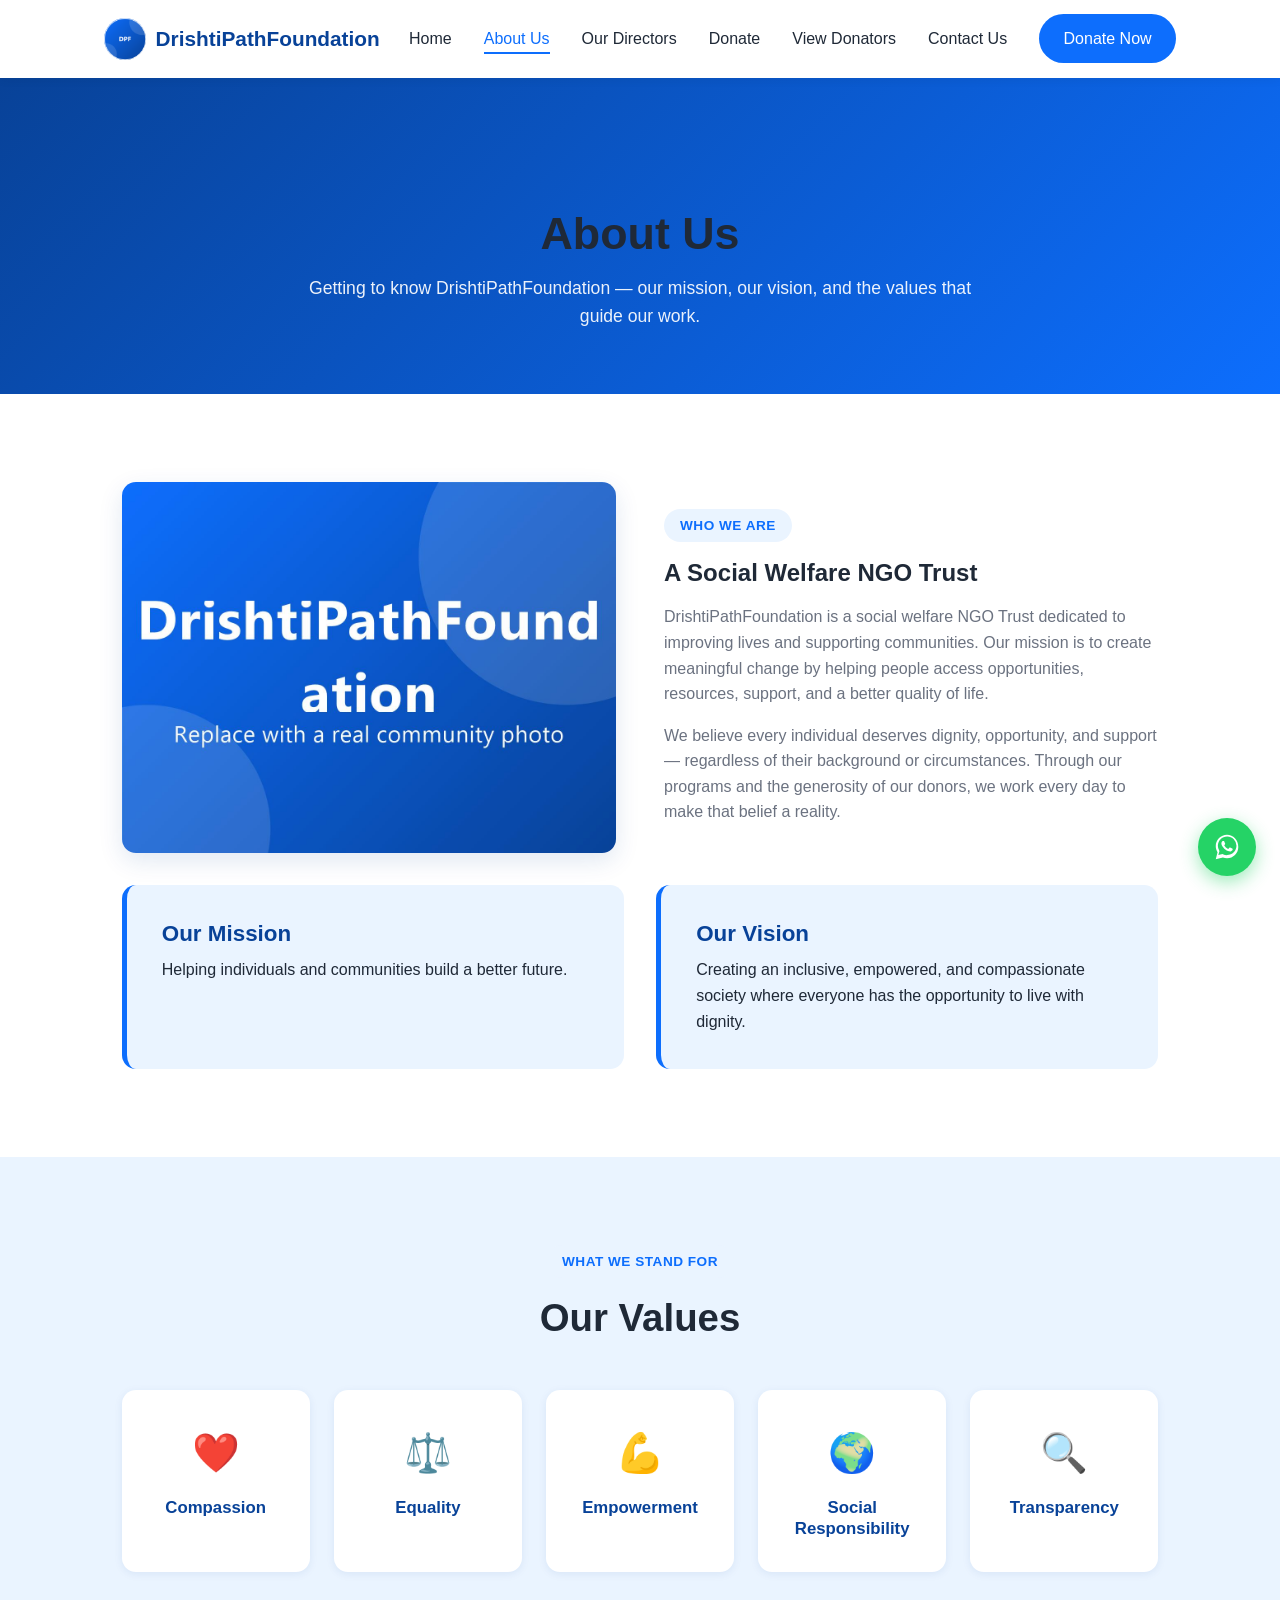
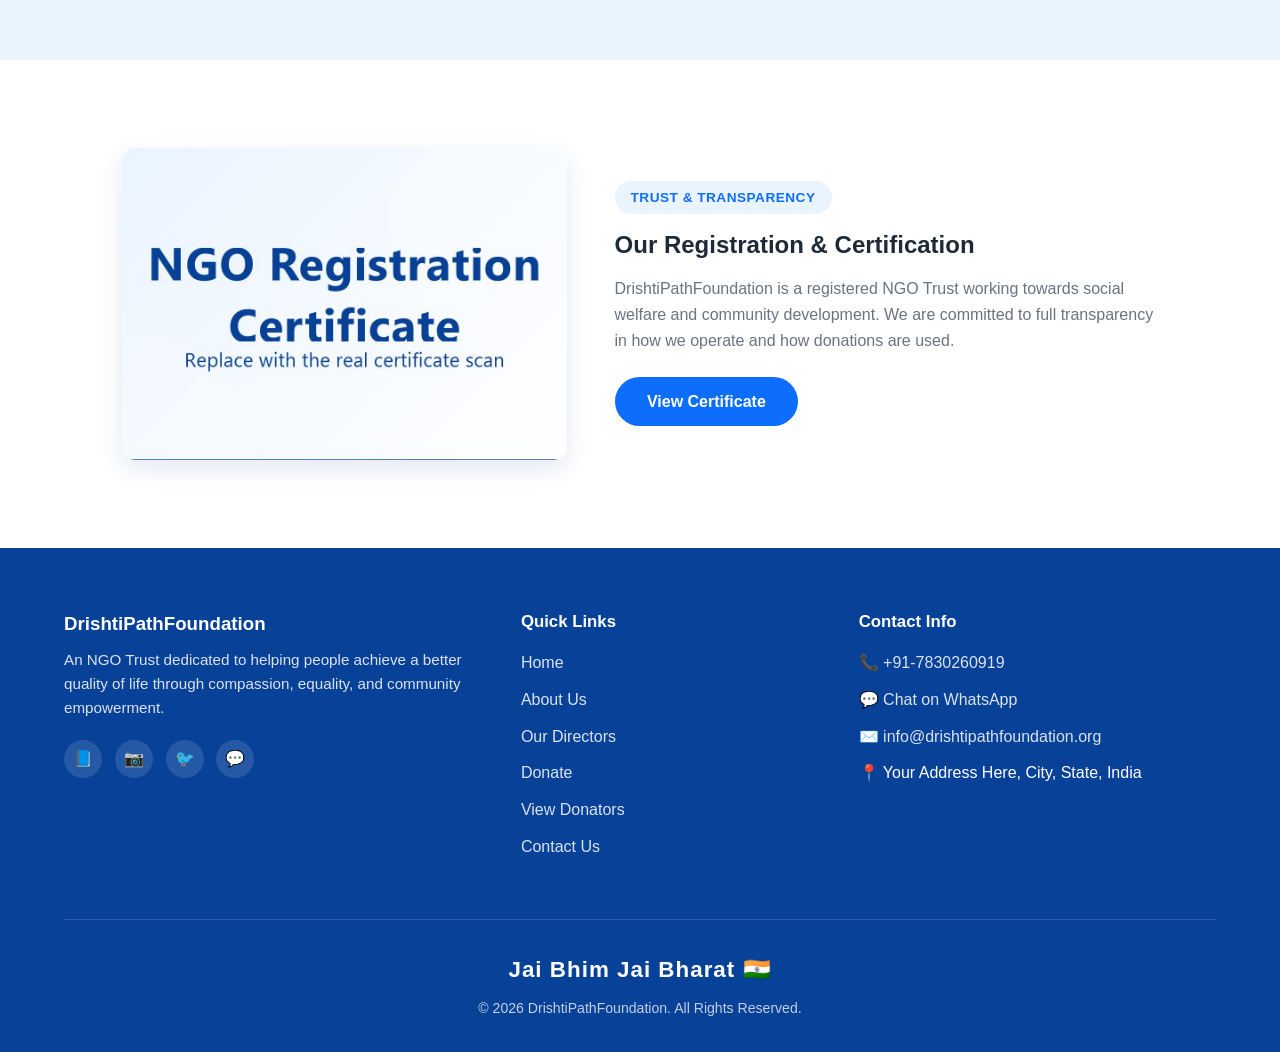
==== about.html @ 02a355e7 "First Version of DrishtiPATHFoundation" ====
<!DOCTYPE html>
<html lang="en">
<head>
<meta charset="UTF-8">
<meta name="viewport" content="width=device-width, initial-scale=1.0">
<title>About Us | DrishtiPathFoundation</title>
<meta name="description" content="Learn about DrishtiPathFoundation's mission, vision, values, and registration as an NGO Trust.">
<link rel="stylesheet" href="css/style.css">
</head>
<body>

<!-- ===================== HEADER / NAVIGATION ===================== -->
<header class="site-header" id="siteHeader">
  <nav class="navbar">
    <a href="index.html" class="nav-logo">
      <img src="images/logo-placeholder.png" alt="DrishtiPathFoundation Logo">
      DrishtiPathFoundation
    </a>
    <ul class="nav-links" id="navLinks">
      <li><a href="index.html">Home</a></li>
      <li><a href="about.html" class="active">About Us</a></li>
      <li><a href="directors.html">Our Directors</a></li>
      <li><a href="donate.html">Donate</a></li>
      <li><a href="donors.html">View Donators</a></li>
      <li><a href="contact.html">Contact Us</a></li>
      <li><a href="donate.html" class="btn btn-primary">Donate Now</a></li>
    </ul>
    <div class="hamburger" id="hamburger" aria-label="Toggle navigation menu">
      <span></span><span></span><span></span>
    </div>
  </nav>
</header>

<!-- ===================== PAGE HERO ===================== -->
<section class="page-hero">
  <h1>About Us</h1>
  <p>Getting to know DrishtiPathFoundation — our mission, our vision, and the values that guide our work.</p>
</section>

<!-- ===================== ABOUT INTRO ===================== -->
<section class="section">
  <div class="container">
    <div class="about-intro">
      <img src="images/hero-placeholder.jpg" alt="DrishtiPathFoundation community work">
      <div>
        <span class="section-tag">Who We Are</span>
        <h2 style="margin-bottom:1rem;">A Social Welfare NGO Trust</h2>
        <p style="color:var(--gray-text); margin-bottom:1rem;">DrishtiPathFoundation is a social welfare NGO Trust dedicated to improving lives and supporting communities. Our mission is to create meaningful change by helping people access opportunities, resources, support, and a better quality of life.</p>
        <p style="color:var(--gray-text);">We believe every individual deserves dignity, opportunity, and support — regardless of their background or circumstances. Through our programs and the generosity of our donors, we work every day to make that belief a reality.</p>
      </div>
    </div>

    <!-- Mission & Vision -->
    <div class="mv-grid">
      <div class="mv-card">
        <h3>Our Mission</h3>
        <p>Helping individuals and communities build a better future.</p>
      </div>
      <div class="mv-card">
        <h3>Our Vision</h3>
        <p>Creating an inclusive, empowered, and compassionate society where everyone has the opportunity to live with dignity.</p>
      </div>
    </div>
  </div>
</section>

<!-- ===================== OUR VALUES ===================== -->
<section class="section section-alt">
  <div class="container">
    <div class="section-header">
      <span class="section-tag">What We Stand For</span>
      <h2>Our Values</h2>
    </div>
    <div class="values-grid">
      <div class="value-card">
        <div class="value-icon">❤️</div>
        <h4>Compassion</h4>
      </div>
      <div class="value-card">
        <div class="value-icon">⚖️</div>
        <h4>Equality</h4>
      </div>
      <div class="value-card">
        <div class="value-icon">💪</div>
        <h4>Empowerment</h4>
      </div>
      <div class="value-card">
        <div class="value-icon">🌍</div>
        <h4>Social Responsibility</h4>
      </div>
      <div class="value-card">
        <div class="value-icon">🔍</div>
        <h4>Transparency</h4>
      </div>
    </div>
  </div>
</section>

<!-- ===================== NGO CERTIFICATE ===================== -->
<!-- Replace images/certificate/certificate.jpg with the real registration certificate. -->
<section class="section" id="certificate">
  <div class="container">
    <div class="certificate-grid">
      <div class="certificate-img-wrap" id="certificateTrigger">
        <img src="images/certificate/certificate.jpg" alt="DrishtiPathFoundation NGO registration certificate">
      </div>
      <div>
        <span class="section-tag">Trust &amp; Transparency</span>
        <h2 style="margin-bottom:1rem;">Our Registration &amp; Certification</h2>
        <p style="color:var(--gray-text); margin-bottom:1.5rem;">DrishtiPathFoundation is a registered NGO Trust working towards social welfare and community development. We are committed to full transparency in how we operate and how donations are used.</p>
        <button class="btn btn-primary" id="certificateBtnTrigger" onclick="document.getElementById('certificateTrigger').click()">View Certificate</button>
      </div>
    </div>
  </div>
</section>

<!-- Certificate Modal / Lightbox -->
<div class="modal-overlay" id="certificateModal">
  <div class="modal-box">
    <button class="modal-close" aria-label="Close">&times;</button>
    <img src="images/certificate/certificate.jpg" alt="DrishtiPathFoundation NGO registration certificate — enlarged view">
  </div>
</div>

<!-- ===================== FOOTER ===================== -->
<footer class="site-footer">
  <div class="footer-grid">
    <div class="footer-brand">
      <h3>DrishtiPathFoundation</h3>
      <p>An NGO Trust dedicated to helping people achieve a better quality of life through compassion, equality, and community empowerment.</p>
      <div class="footer-social">
        <a href="#" aria-label="Facebook">📘</a>
        <a href="#" aria-label="Instagram">📷</a>
        <a href="#" aria-label="Twitter">🐦</a>
        <a href="https://wa.me/917830260919" target="_blank" rel="noopener" aria-label="WhatsApp">💬</a>
      </div>
    </div>
    <div class="footer-col">
      <h4>Quick Links</h4>
      <ul>
        <li><a href="index.html">Home</a></li>
        <li><a href="about.html">About Us</a></li>
        <li><a href="directors.html">Our Directors</a></li>
        <li><a href="donate.html">Donate</a></li>
        <li><a href="donors.html">View Donators</a></li>
        <li><a href="contact.html">Contact Us</a></li>
      </ul>
    </div>
    <div class="footer-col">
      <h4>Contact Info</h4>
      <ul>
        <li>📞 <a href="tel:+917830260919">+91-7830260919</a></li>
        <li>💬 <a href="https://wa.me/917830260919" target="_blank" rel="noopener">Chat on WhatsApp</a></li>
        <li>✉️ <a href="mailto:info@drishtipathfoundation.org">info@drishtipathfoundation.org</a></li>
        <li>📍 Your Address Here, City, State, India</li>
      </ul>
    </div>
  </div>
  <div class="footer-bottom">
    <div class="jai-bhim">Jai Bhim Jai Bharat 🇮🇳</div>
    <p class="footer-copy">© 2026 DrishtiPathFoundation. All Rights Reserved.</p>
  </div>
</footer>

<!-- ===================== FLOATING BUTTONS ===================== -->
<a href="https://wa.me/917830260919" target="_blank" rel="noopener" class="whatsapp-float" aria-label="Chat on WhatsApp">
  <svg viewBox="0 0 32 32"><path d="M16.02 3C9.4 3 4 8.4 4 15.02c0 2.4.7 4.63 1.9 6.5L4 29l7.66-1.85a11.9 11.9 0 0 0 4.36.82h.01c6.62 0 12.02-5.4 12.02-12.02C28.05 8.4 22.65 3 16.02 3zm0 21.9c-1.55 0-3.06-.4-4.4-1.16l-.31-.18-4.55 1.1 1.22-4.44-.2-.32a9.87 9.87 0 0 1-1.52-5.28c0-5.47 4.45-9.92 9.93-9.92 2.65 0 5.14 1.03 7.01 2.9a9.86 9.86 0 0 1 2.9 7.02c0 5.47-4.45 9.92-9.93 9.92zm5.44-7.43c-.3-.15-1.76-.87-2.03-.97-.27-.1-.47-.15-.67.15-.2.3-.77.97-.94 1.17-.17.2-.35.22-.65.07-.3-.15-1.25-.46-2.38-1.47-.88-.78-1.47-1.75-1.65-2.05-.17-.3-.02-.46.13-.6.14-.14.3-.35.45-.52.15-.17.2-.3.3-.5.1-.2.05-.37-.02-.52-.07-.15-.67-1.62-.92-2.22-.24-.58-.49-.5-.67-.5h-.57c-.2 0-.52.07-.79.37-.27.3-1.04 1.02-1.04 2.48s1.07 2.87 1.22 3.07c.15.2 2.1 3.2 5.08 4.49.71.3 1.26.49 1.69.63.71.22 1.36.19 1.87.12.57-.09 1.76-.72 2.01-1.41.25-.7.25-1.3.17-1.42-.07-.13-.27-.2-.57-.35z"/></svg>
</a>
<button class="scroll-top-btn" id="scrollTopBtn" aria-label="Scroll to top">&uarr;</button>

<script src="js/script.js"></script>
</body>
</html>
---- css/style.css ----
/* =========================================================
   DrishtiPathFoundation — Stylesheet
   Organized sections:
   1. CSS Variables / Reset
   2. Base & Typography
   3. Buttons & Utilities
   4. Header / Navigation
   5. Hero Section
   6. Section Titles / Generic Cards
   7. About Page (Mission/Vision/Values)
   8. Focus Areas
   9. Impact Counters
   10. Directors
   11. Top Donors Slideshow
   12. Donate Page
   13. Certificate Section + Modal
   14. Contact Page
   15. Donors Table Page
   16. Footer
   17. Floating Buttons (WhatsApp / Scroll-to-top)
   18. Animations
   19. Responsive Media Queries
   ========================================================= */

/* ---------- 1. CSS Variables / Reset ---------- */
:root {
  --primary-blue: #0D6EFD;
  --dark-blue: #084298;
  --light-blue: #EAF4FF;
  --white: #FFFFFF;
  --dark-text: #1F2937;
  --gray-text: #6B7280;
  --border-color: #E2E8F0;
  --success: #198754;
  --danger: #DC3545;
  --radius: 14px;
  --radius-sm: 8px;
  --shadow-sm: 0 2px 8px rgba(8, 66, 152, 0.08);
  --shadow-md: 0 8px 24px rgba(8, 66, 152, 0.12);
  --shadow-lg: 0 16px 40px rgba(8, 66, 152, 0.18);
  --transition: all 0.3s ease;
  --max-width: 1200px;
}

* { margin: 0; padding: 0; box-sizing: border-box; }

html { scroll-behavior: smooth; }

body {
  font-family: 'Segoe UI', Roboto, 'Helvetica Neue', Arial, sans-serif;
  color: var(--dark-text);
  background: var(--white);
  line-height: 1.6;
  overflow-x: hidden;
}

img { max-width: 100%; display: block; }

a { text-decoration: none; color: inherit; }

ul { list-style: none; }

/* ---------- 2. Base & Typography ---------- */
h1, h2, h3, h4 { line-height: 1.25; font-weight: 700; color: var(--dark-text); }

.container {
  max-width: var(--max-width);
  margin: 0 auto;
  padding: 0 5%;
}

.page-hero {
  background: linear-gradient(135deg, var(--dark-blue), var(--primary-blue));
  color: var(--white);
  padding: 8rem 5% 4rem;
  text-align: center;
}

.page-hero h1 { font-size: clamp(2rem, 4vw, 2.8rem); margin-bottom: 0.75rem; }
.page-hero p { font-size: 1.1rem; opacity: 0.92; max-width: 700px; margin: 0 auto; }

/* ---------- 3. Buttons & Utilities ---------- */
.btn {
  display: inline-block;
  padding: 0.85rem 1.9rem;
  border-radius: 50px;
  font-weight: 600;
  font-size: 1rem;
  cursor: pointer;
  border: 2px solid transparent;
  transition: var(--transition);
  text-align: center;
}

.btn-primary { background: var(--primary-blue); color: var(--white); }
.btn-primary:hover { background: var(--dark-blue); transform: translateY(-3px); box-shadow: var(--shadow-md); }

.btn-outline { background: transparent; border-color: var(--white); color: var(--white); }
.btn-outline:hover { background: var(--white); color: var(--primary-blue); transform: translateY(-3px); }

.btn-outline-blue { background: transparent; border-color: var(--primary-blue); color: var(--primary-blue); }
.btn-outline-blue:hover { background: var(--primary-blue); color: var(--white); transform: translateY(-3px); }

.btn-block { width: 100%; }

.text-center { text-align: center; }

.section { padding: 5.5rem 5%; }
.section-alt { background: var(--light-blue); }

.section-header { text-align: center; max-width: 700px; margin: 0 auto 3rem; }
.section-tag {
  display: inline-block;
  color: var(--primary-blue);
  background: var(--light-blue);
  padding: 0.35rem 1rem;
  border-radius: 50px;
  font-weight: 600;
  font-size: 0.85rem;
  letter-spacing: 0.5px;
  text-transform: uppercase;
  margin-bottom: 1rem;
}
.section-header h2 { font-size: clamp(1.7rem, 3vw, 2.4rem); margin-bottom: 0.75rem; }
.section-header p { color: var(--gray-text); font-size: 1.05rem; }

/* ---------- 4. Header / Navigation ---------- */
.site-header {
  position: sticky;
  top: 0;
  z-index: 1000;
  background: var(--white);
  box-shadow: 0 2px 10px rgba(0, 0, 0, 0.05);
  transition: var(--transition);
}

.site-header.scrolled { box-shadow: var(--shadow-md); }

.navbar {
  max-width: var(--max-width);
  margin: 0 auto;
  display: flex;
  align-items: center;
  justify-content: space-between;
  padding: 0.9rem 5%;
}

.nav-logo {
  display: flex;
  align-items: center;
  gap: 0.6rem;
  font-size: 1.3rem;
  font-weight: 800;
  color: var(--dark-blue);
}

.nav-logo img { height: 42px; width: 42px; border-radius: 50%; object-fit: cover; }

.nav-links {
  display: flex;
  align-items: center;
  gap: 2rem;
}

.nav-links a {
  font-weight: 500;
  color: var(--dark-text);
  position: relative;
  padding: 0.3rem 0;
  transition: var(--transition);
}

.nav-links a::after {
  content: '';
  position: absolute;
  left: 0;
  bottom: -2px;
  width: 0;
  height: 2px;
  background: var(--primary-blue);
  transition: var(--transition);
}

.nav-links a:hover,
.nav-links a.active { color: var(--primary-blue); }
.nav-links a:hover::after,
.nav-links a.active::after { width: 100%; }

.nav-links .btn-primary { color: var(--white); padding: 0.6rem 1.4rem; }
.nav-links .btn-primary::after { display: none; }

.hamburger {
  display: none;
  flex-direction: column;
  justify-content: center;
  gap: 5px;
  width: 30px;
  height: 24px;
  cursor: pointer;
  z-index: 1100;
}

.hamburger span {
  display: block;
  height: 3px;
  width: 100%;
  background: var(--dark-blue);
  border-radius: 3px;
  transition: var(--transition);
}

.hamburger.active span:nth-child(1) { transform: translateY(8px) rotate(45deg); }
.hamburger.active span:nth-child(2) { opacity: 0; }
.hamburger.active span:nth-child(3) { transform: translateY(-8px) rotate(-45deg); }

/* ---------- 5. Hero Section ---------- */
.hero {
  position: relative;
  min-height: 92vh;
  display: flex;
  align-items: center;
  background: linear-gradient(120deg, rgba(8, 66, 152, 0.88), rgba(13, 110, 253, 0.78)),
    url('../images/hero-placeholder.jpg') center/cover no-repeat;
  color: var(--white);
}

.hero-content {
  max-width: var(--max-width);
  margin: 0 auto;
  padding: 4rem 5%;
  display: grid;
  grid-template-columns: 1.1fr 0.9fr;
  align-items: center;
  gap: 3rem;
}

.hero-text h1 {
  font-size: clamp(2.1rem, 4.5vw, 3.4rem);
  margin-bottom: 1.2rem;
  color: var(--white);
}

.hero-text p {
  font-size: 1.15rem;
  opacity: 0.95;
  margin-bottom: 2rem;
  max-width: 560px;
}

.hero-buttons { display: flex; gap: 1rem; flex-wrap: wrap; }

.hero-image img {
  border-radius: var(--radius);
  box-shadow: var(--shadow-lg);
  border: 4px solid rgba(255, 255, 255, 0.25);
}

/* ---------- 6. Generic Cards ---------- */
.card {
  background: var(--white);
  border-radius: var(--radius);
  padding: 2rem;
  box-shadow: var(--shadow-sm);
  transition: var(--transition);
  border: 1px solid var(--border-color);
}

.card:hover { transform: translateY(-6px); box-shadow: var(--shadow-md); }

.grid-3 { display: grid; grid-template-columns: repeat(3, 1fr); gap: 2rem; }
.grid-2 { display: grid; grid-template-columns: repeat(2, 1fr); gap: 2rem; }

/* ---------- 7. About Page ---------- */
.about-intro {
  display: grid;
  grid-template-columns: 1fr 1fr;
  gap: 3rem;
  align-items: center;
}

.about-intro img { border-radius: var(--radius); box-shadow: var(--shadow-md); }

.mv-grid { display: grid; grid-template-columns: repeat(2, 1fr); gap: 2rem; margin-top: 2rem; }

.mv-card {
  background: var(--light-blue);
  border-radius: var(--radius);
  padding: 2.2rem;
  border-left: 5px solid var(--primary-blue);
}

.mv-card h3 { color: var(--dark-blue); margin-bottom: 0.6rem; font-size: 1.4rem; }

.values-grid { display: grid; grid-template-columns: repeat(5, 1fr); gap: 1.5rem; margin-top: 2.5rem; }

.value-card {
  text-align: center;
  padding: 2rem 1.2rem;
  background: var(--white);
  border-radius: var(--radius);
  box-shadow: var(--shadow-sm);
  transition: var(--transition);
}

.value-card:hover { transform: translateY(-8px); box-shadow: var(--shadow-md); border-color: var(--primary-blue); }

.value-icon { font-size: 2.4rem; margin-bottom: 0.9rem; }
.value-card h4 { font-size: 1.05rem; color: var(--dark-blue); }

/* ---------- 8. Focus Areas ---------- */
.focus-grid { display: grid; grid-template-columns: repeat(3, 1fr); gap: 2rem; }

.focus-card {
  background: var(--white);
  border-radius: var(--radius);
  padding: 2.2rem;
  text-align: center;
  box-shadow: var(--shadow-sm);
  transition: var(--transition);
  border-bottom: 4px solid transparent;
}

.focus-card:hover { border-bottom-color: var(--primary-blue); transform: translateY(-6px); box-shadow: var(--shadow-md); }

.focus-icon {
  width: 70px;
  height: 70px;
  border-radius: 50%;
  background: var(--light-blue);
  display: flex;
  align-items: center;
  justify-content: center;
  font-size: 2rem;
  margin: 0 auto 1.2rem;
}

.focus-card h3 { font-size: 1.2rem; margin-bottom: 0.6rem; color: var(--dark-blue); }
.focus-card p { color: var(--gray-text); font-size: 0.95rem; }

/* ---------- 9. Impact Counters ---------- */
.impact-section {
  background: linear-gradient(120deg, var(--dark-blue), var(--primary-blue));
  color: var(--white);
  padding: 4.5rem 5%;
}

.counter-grid {
  max-width: var(--max-width);
  margin: 0 auto;
  display: grid;
  grid-template-columns: repeat(4, 1fr);
  gap: 2rem;
  text-align: center;
}

.counter-number {
  font-size: clamp(2rem, 4vw, 3rem);
  font-weight: 800;
  display: flex;
  align-items: baseline;
  justify-content: center;
  gap: 0.2rem;
}

.counter-label { margin-top: 0.5rem; font-size: 1rem; opacity: 0.92; }

/* ---------- 10. Directors ---------- */
.directors-grid { display: grid; grid-template-columns: repeat(3, 1fr); gap: 2.5rem; }

.director-card {
  background: var(--white);
  border-radius: var(--radius);
  overflow: hidden;
  text-align: center;
  box-shadow: var(--shadow-sm);
  transition: var(--transition);
}

.director-card:hover { transform: translateY(-8px); box-shadow: var(--shadow-md); }

.director-photo { width: 100%; height: 280px; overflow: hidden; }
.director-photo img { width: 100%; height: 100%; object-fit: cover; transition: var(--transition); }
.director-card:hover .director-photo img { transform: scale(1.06); }

.director-info { padding: 1.6rem; }
.director-info h3 { color: var(--dark-blue); font-size: 1.25rem; margin-bottom: 0.2rem; }
.director-position { color: var(--primary-blue); font-weight: 600; font-size: 0.95rem; margin-bottom: 0.8rem; }
.director-desc { color: var(--gray-text); font-size: 0.92rem; }

/* ---------- 11. Top Donors Slideshow ---------- */
.donor-slider {
  position: relative;
  max-width: 620px;
  margin: 0 auto;
  background: var(--white);
  border-radius: var(--radius);
  box-shadow: var(--shadow-md);
  padding: 3rem 4rem;
  overflow: hidden;
}

.donor-slide { display: none; text-align: center; animation: fadeIn 0.6s ease; }
.donor-slide.active { display: block; }

.donor-slide img {
  width: 110px;
  height: 110px;
  border-radius: 50%;
  object-fit: cover;
  margin: 0 auto 1.2rem;
  border: 4px solid var(--light-blue);
}

.donor-slide h3 { color: var(--dark-blue); font-size: 1.3rem; margin-bottom: 0.5rem; }
.donor-slide p { color: var(--gray-text); font-style: italic; }

.slider-btn {
  position: absolute;
  top: 50%;
  transform: translateY(-50%);
  background: var(--primary-blue);
  color: var(--white);
  border: none;
  width: 40px;
  height: 40px;
  border-radius: 50%;
  cursor: pointer;
  font-size: 1.2rem;
  display: flex;
  align-items: center;
  justify-content: center;
  transition: var(--transition);
  z-index: 5;
}

.slider-btn:hover { background: var(--dark-blue); }
.slider-prev { left: 14px; }
.slider-next { right: 14px; }

.slider-dots { display: flex; justify-content: center; gap: 0.6rem; margin-top: 1.8rem; }

.dot {
  width: 10px;
  height: 10px;
  border-radius: 50%;
  background: var(--border-color);
  cursor: pointer;
  transition: var(--transition);
}

.dot.active { background: var(--primary-blue); width: 26px; border-radius: 6px; }

/* ---------- 12. Donate Page ---------- */
.donate-card {
  max-width: 520px;
  margin: 0 auto;
  background: var(--white);
  border-radius: var(--radius);
  box-shadow: var(--shadow-md);
  padding: 2.8rem;
  text-align: center;
  border-top: 6px solid var(--primary-blue);
}

.donate-org { font-size: 1.3rem; font-weight: 700; color: var(--dark-blue); margin-bottom: 1.5rem; }

.qr-box {
  background: var(--light-blue);
  border-radius: var(--radius-sm);
  padding: 1.5rem;
  display: inline-block;
  margin-bottom: 1.5rem;
}

.qr-box img { width: 220px; height: 220px; object-fit: contain; border-radius: 8px; background: var(--white); }

.upi-row {
  display: flex;
  align-items: center;
  justify-content: center;
  gap: 0.8rem;
  background: var(--light-blue);
  padding: 0.9rem 1.2rem;
  border-radius: 50px;
  margin-bottom: 1.8rem;
  flex-wrap: wrap;
}

.upi-id { font-weight: 700; color: var(--dark-blue); letter-spacing: 0.5px; }

.copy-btn {
  border: 1px solid var(--primary-blue);
  background: var(--white);
  color: var(--primary-blue);
  padding: 0.35rem 0.9rem;
  border-radius: 50px;
  cursor: pointer;
  font-size: 0.85rem;
  transition: var(--transition);
}

.copy-btn:hover { background: var(--primary-blue); color: var(--white); }

.donate-note { color: var(--gray-text); font-size: 0.92rem; margin-top: 1rem; }

.donate-info-grid {
  display: grid;
  grid-template-columns: repeat(3, 1fr);
  gap: 1.5rem;
  max-width: var(--max-width);
  margin: 3.5rem auto 0;
}

/* ---------- 13. Certificate Section + Modal ---------- */
.certificate-grid {
  display: grid;
  grid-template-columns: 0.9fr 1.1fr;
  gap: 3rem;
  align-items: center;
}

.certificate-img-wrap {
  position: relative;
  border-radius: var(--radius);
  overflow: hidden;
  box-shadow: var(--shadow-md);
  cursor: pointer;
}

.certificate-img-wrap img { width: 100%; transition: var(--transition); }
.certificate-img-wrap:hover img { transform: scale(1.04); }

.certificate-img-wrap::after {
  content: '🔍 Click to enlarge';
  position: absolute;
  bottom: 0;
  left: 0;
  right: 0;
  background: rgba(8, 66, 152, 0.85);
  color: var(--white);
  text-align: center;
  padding: 0.6rem;
  font-size: 0.9rem;
  transform: translateY(100%);
  transition: var(--transition);
}

.certificate-img-wrap:hover::after { transform: translateY(0); }

.modal-overlay {
  display: none;
  position: fixed;
  inset: 0;
  background: rgba(15, 23, 42, 0.85);
  z-index: 2000;
  align-items: center;
  justify-content: center;
  padding: 2rem;
}

.modal-overlay.open { display: flex; animation: fadeIn 0.3s ease; }

.modal-box { position: relative; max-width: 800px; width: 100%; }
.modal-box img { width: 100%; border-radius: var(--radius-sm); box-shadow: var(--shadow-lg); }

.modal-close {
  position: absolute;
  top: -45px;
  right: 0;
  background: var(--white);
  border: none;
  width: 38px;
  height: 38px;
  border-radius: 50%;
  font-size: 1.3rem;
  cursor: pointer;
  color: var(--dark-blue);
}

/* ---------- 14. Contact Page ---------- */
.contact-grid {
  display: grid;
  grid-template-columns: 0.9fr 1.1fr;
  gap: 3rem;
}

.contact-info-card {
  background: var(--light-blue);
  border-radius: var(--radius);
  padding: 2.5rem;
}

.contact-info-item {
  display: flex;
  align-items: flex-start;
  gap: 1rem;
  margin-bottom: 1.6rem;
}

.contact-info-item .icon {
  width: 46px;
  height: 46px;
  border-radius: 50%;
  background: var(--white);
  display: flex;
  align-items: center;
  justify-content: center;
  font-size: 1.3rem;
  flex-shrink: 0;
}

.contact-info-item h4 { color: var(--dark-blue); margin-bottom: 0.2rem; }
.contact-info-item p, .contact-info-item a { color: var(--gray-text); }

.contact-form-card {
  background: var(--white);
  border-radius: var(--radius);
  padding: 2.5rem;
  box-shadow: var(--shadow-sm);
  border: 1px solid var(--border-color);
}

.form-group { margin-bottom: 1.3rem; }
.form-group label { display: block; margin-bottom: 0.4rem; font-weight: 600; font-size: 0.92rem; }

.form-group input,
.form-group textarea {
  width: 100%;
  padding: 0.85rem 1rem;
  border: 1px solid var(--border-color);
  border-radius: var(--radius-sm);
  font-family: inherit;
  font-size: 1rem;
  transition: var(--transition);
}

.form-group input:focus,
.form-group textarea:focus { outline: none; border-color: var(--primary-blue); box-shadow: 0 0 0 3px rgba(13, 110, 253, 0.12); }

.form-group textarea { resize: vertical; min-height: 120px; }

.error-text { color: var(--danger); font-size: 0.82rem; margin-top: 0.3rem; display: none; }
.form-group.invalid input,
.form-group.invalid textarea { border-color: var(--danger); }
.form-group.invalid .error-text { display: block; }

.form-success {
  display: none;
  background: #d1e7dd;
  color: #0f5132;
  padding: 1rem 1.2rem;
  border-radius: var(--radius-sm);
  margin-top: 1rem;
  font-weight: 500;
}

.form-success.show { display: block; animation: fadeIn 0.4s ease; }

/* ---------- 15. Donors Table Page ---------- */
.donor-controls {
  display: flex;
  gap: 1rem;
  flex-wrap: wrap;
  margin-bottom: 2rem;
  align-items: center;
  justify-content: space-between;
  background: var(--light-blue);
  padding: 1.3rem;
  border-radius: var(--radius);
}

.donor-controls input,
.donor-controls select {
  padding: 0.7rem 1rem;
  border-radius: var(--radius-sm);
  border: 1px solid var(--border-color);
  font-family: inherit;
  font-size: 0.95rem;
  background: var(--white);
}

.donor-controls input { flex: 1; min-width: 200px; }

.donor-status { margin-bottom: 1rem; color: var(--gray-text); font-size: 0.9rem; }

.donor-table-wrapper {
  overflow-x: auto;
  border-radius: var(--radius);
  box-shadow: var(--shadow-sm);
  border: 1px solid var(--border-color);
}

table.donor-table { width: 100%; border-collapse: collapse; min-width: 600px; }

.donor-table th,
.donor-table td { padding: 1rem 1.2rem; text-align: left; white-space: nowrap; }

.donor-table thead { background: var(--dark-blue); color: var(--white); }
.donor-table thead th { cursor: pointer; user-select: none; }
.donor-table thead th.sortable:hover { background: var(--primary-blue); }

.donor-table tbody tr:nth-child(even) { background: var(--light-blue); }
.donor-table tbody tr:hover { background: #dcecff; }

.no-results { text-align: center; padding: 2.5rem; color: var(--gray-text); }

/* ---------- 16. Footer ---------- */
.site-footer { background: var(--dark-blue); color: var(--white); padding: 4rem 5% 0; }

.footer-grid {
  max-width: var(--max-width);
  margin: 0 auto;
  display: grid;
  grid-template-columns: 1.4fr 1fr 1.2fr;
  gap: 2.5rem;
  padding-bottom: 3rem;
  border-bottom: 1px solid rgba(255, 255, 255, 0.15);
}

.footer-brand h3 { color: var(--white); margin-bottom: 0.8rem; }
.footer-brand p { opacity: 0.85; font-size: 0.95rem; }

.footer-social { display: flex; gap: 0.8rem; margin-top: 1.2rem; }
.footer-social a {
  width: 38px;
  height: 38px;
  border-radius: 50%;
  background: rgba(255, 255, 255, 0.12);
  display: flex;
  align-items: center;
  justify-content: center;
  transition: var(--transition);
}
.footer-social a:hover { background: var(--primary-blue); transform: translateY(-3px); }

.footer-col h4 { color: var(--white); margin-bottom: 1.1rem; font-size: 1.05rem; }
.footer-col ul li { margin-bottom: 0.7rem; }
.footer-col a { opacity: 0.85; transition: var(--transition); }
.footer-col a:hover { opacity: 1; color: var(--light-blue); padding-left: 4px; }

.footer-bottom {
  max-width: var(--max-width);
  margin: 0 auto;
  padding: 2rem 0;
  text-align: center;
}

.jai-bhim {
  font-size: 1.4rem;
  font-weight: 800;
  letter-spacing: 1px;
  margin-bottom: 0.6rem;
  color: var(--white);
}

.footer-copy { opacity: 0.75; font-size: 0.88rem; }

/* ---------- 17. Floating Buttons ---------- */
.whatsapp-float {
  position: fixed;
  bottom: 24px;
  right: 24px;
  width: 58px;
  height: 58px;
  background: #25D366;
  border-radius: 50%;
  display: flex;
  align-items: center;
  justify-content: center;
  box-shadow: 0 6px 18px rgba(37, 211, 102, 0.45);
  z-index: 900;
  transition: var(--transition);
}

.whatsapp-float:hover { transform: scale(1.1) rotate(8deg); box-shadow: 0 8px 22px rgba(37, 211, 102, 0.6); }
.whatsapp-float svg { width: 30px; height: 30px; fill: var(--white); }

.scroll-top-btn {
  position: fixed;
  bottom: 24px;
  right: 92px;
  width: 46px;
  height: 46px;
  background: var(--primary-blue);
  color: var(--white);
  border: none;
  border-radius: 50%;
  font-size: 1.2rem;
  cursor: pointer;
  box-shadow: var(--shadow-md);
  z-index: 900;
  opacity: 0;
  visibility: hidden;
  transform: translateY(15px);
  transition: var(--transition);
}

.scroll-top-btn.show { opacity: 1; visibility: visible; transform: translateY(0); }
.scroll-top-btn:hover { background: var(--dark-blue); }

/* ---------- 18. Animations ---------- */
@keyframes fadeIn {
  from { opacity: 0; transform: translateY(10px); }
  to { opacity: 1; transform: translateY(0); }
}

.fade-in-up { animation: fadeIn 0.7s ease both; }

/* ---------- 19. Responsive Media Queries ---------- */
@media (max-width: 1024px) {
  .hero-content { grid-template-columns: 1fr; text-align: center; }
  .hero-text p { margin: 0 auto 2rem; }
  .hero-buttons { justify-content: center; }
  .about-intro { grid-template-columns: 1fr; }
  .certificate-grid { grid-template-columns: 1fr; }
  .contact-grid { grid-template-columns: 1fr; }
  .values-grid { grid-template-columns: repeat(3, 1fr); }
  .donate-info-grid { grid-template-columns: 1fr; }
}

@media (max-width: 900px) {
  .footer-grid { grid-template-columns: 1fr 1fr; }
}

@media (max-width: 768px) {
  .hamburger { display: flex; }

  .nav-links {
    position: fixed;
    top: 0;
    right: 0;
    height: 100vh;
    width: 78%;
    max-width: 320px;
    background: var(--white);
    flex-direction: column;
    align-items: flex-start;
    justify-content: center;
    gap: 1.6rem;
    padding: 2rem 2.5rem;
    box-shadow: -8px 0 24px rgba(0, 0, 0, 0.1);
    transform: translateX(100%);
    transition: transform 0.35s ease;
  }

  .nav-links.active { transform: translateX(0); }
  .nav-links .btn-primary { margin-top: 0.5rem; }

  .grid-3, .grid-2, .directors-grid, .focus-grid { grid-template-columns: 1fr; }
  .values-grid { grid-template-columns: repeat(2, 1fr); }
  .mv-grid { grid-template-columns: 1fr; }
  .counter-grid { grid-template-columns: repeat(2, 1fr); gap: 2rem 1rem; }
  .donor-slider { padding: 2.5rem 1.2rem; }
  .slider-prev { left: 6px; }
  .slider-next { right: 6px; }
}

@media (max-width: 560px) {
  .footer-grid { grid-template-columns: 1fr; }
  .values-grid { grid-template-columns: 1fr 1fr; }
  .counter-grid { grid-template-columns: 1fr 1fr; }
  .donate-card { padding: 2rem 1.4rem; }
  .qr-box img { width: 170px; height: 170px; }
  .scroll-top-btn { right: 84px; width: 40px; height: 40px; bottom: 20px; }
  .whatsapp-float { width: 52px; height: 52px; bottom: 20px; right: 20px; }
}
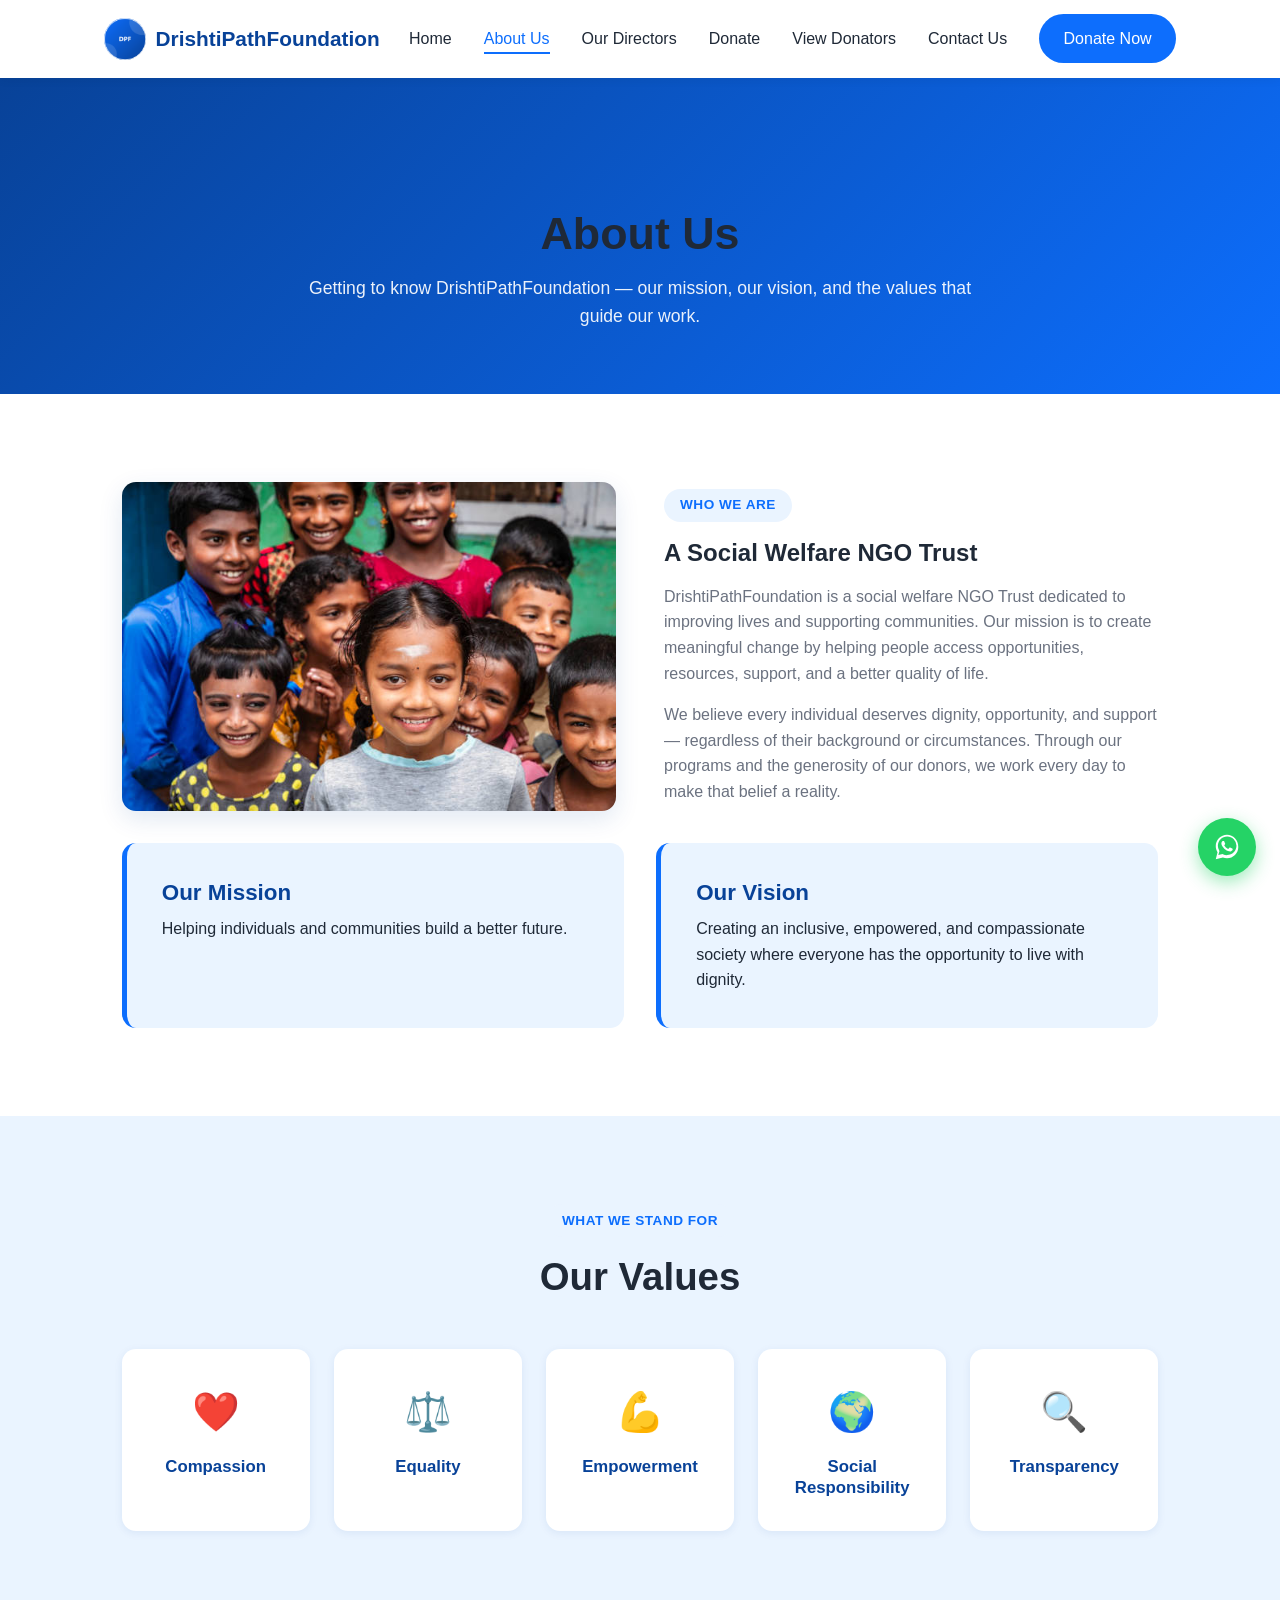
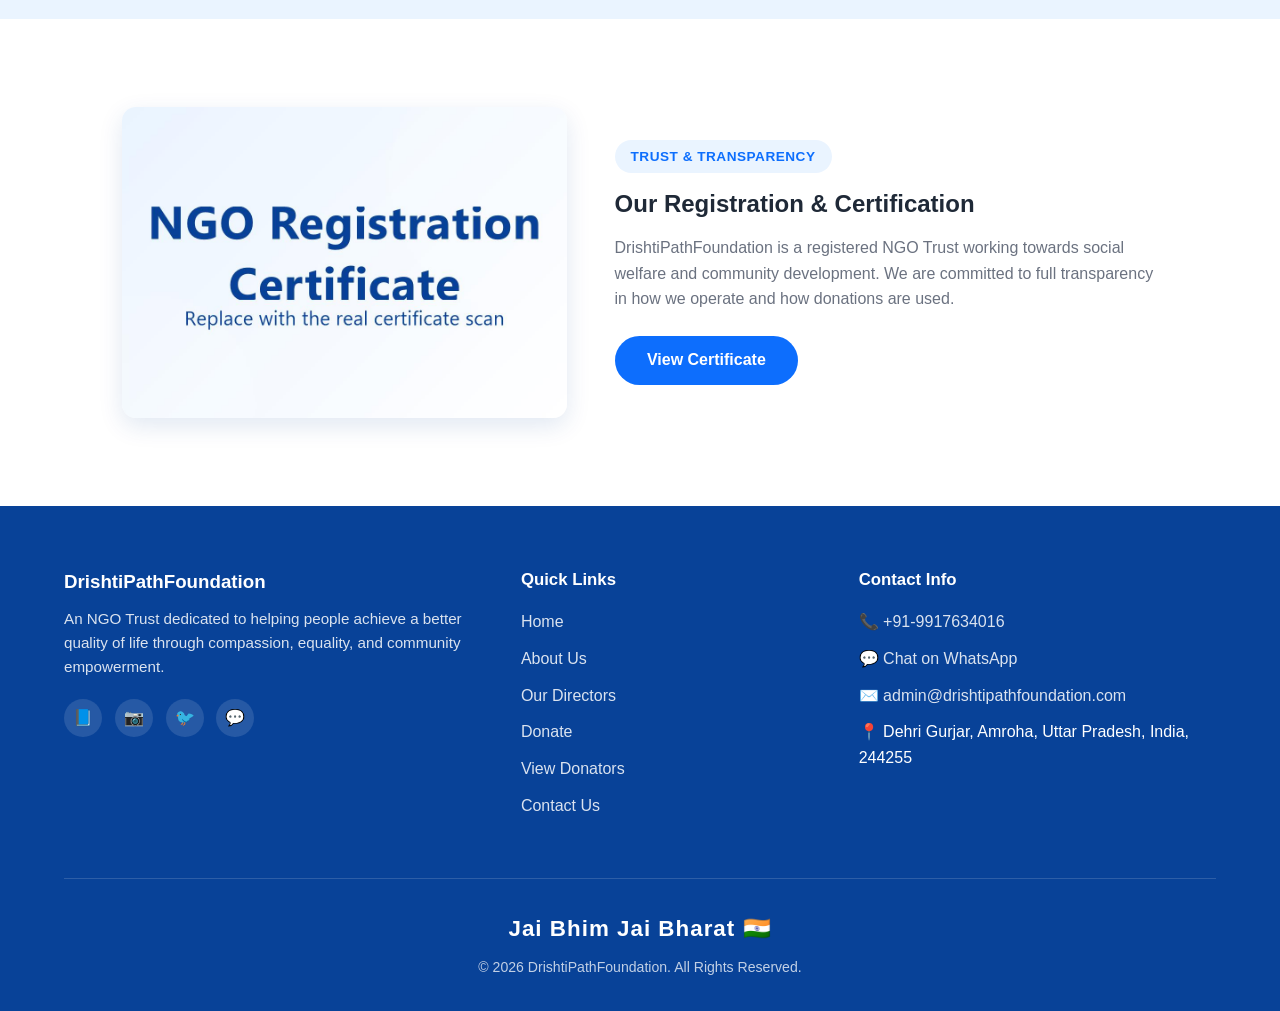
==== commit 5b936695: "Chage Address" ====
--- a/about.html
+++ b/about.html
@@ -132,7 +132,7 @@
         <a href="#" aria-label="Facebook">📘</a>
         <a href="#" aria-label="Instagram">📷</a>
         <a href="#" aria-label="Twitter">🐦</a>
-        <a href="https://wa.me/917830260919" target="_blank" rel="noopener" aria-label="WhatsApp">💬</a>
+        <a href="https://wa.me/919917634016" target="_blank" rel="noopener" aria-label="WhatsApp">💬</a>
       </div>
     </div>
     <div class="footer-col">
@@ -149,10 +149,10 @@
     <div class="footer-col">
       <h4>Contact Info</h4>
       <ul>
-        <li>📞 <a href="tel:+917830260919">+91-7830260919</a></li>
-        <li>💬 <a href="https://wa.me/917830260919" target="_blank" rel="noopener">Chat on WhatsApp</a></li>
-        <li>✉️ <a href="mailto:info@drishtipathfoundation.org">info@drishtipathfoundation.org</a></li>
-        <li>📍 Your Address Here, City, State, India</li>
+        <li>📞 <a href="tel:+919917634016">+91-9917634016</a></li>
+        <li>💬 <a href="https://wa.me/919917634016" target="_blank" rel="noopener">Chat on WhatsApp</a></li>
+        <li>✉️ <a href="mailto:admin@drishtipathfoundation.com">admin@drishtipathfoundation.com</a></li>
+        <li>📍 Dehri Gurjar, Amroha, Uttar Pradesh, India, 244255</li>
       </ul>
     </div>
   </div>
@@ -163,7 +163,7 @@
 </footer>
 
 <!-- ===================== FLOATING BUTTONS ===================== -->
-<a href="https://wa.me/917830260919" target="_blank" rel="noopener" class="whatsapp-float" aria-label="Chat on WhatsApp">
+<a href="https://wa.me/919917634016" target="_blank" rel="noopener" class="whatsapp-float" aria-label="Chat on WhatsApp">
   <svg viewBox="0 0 32 32"><path d="M16.02 3C9.4 3 4 8.4 4 15.02c0 2.4.7 4.63 1.9 6.5L4 29l7.66-1.85a11.9 11.9 0 0 0 4.36.82h.01c6.62 0 12.02-5.4 12.02-12.02C28.05 8.4 22.65 3 16.02 3zm0 21.9c-1.55 0-3.06-.4-4.4-1.16l-.31-.18-4.55 1.1 1.22-4.44-.2-.32a9.87 9.87 0 0 1-1.52-5.28c0-5.47 4.45-9.92 9.93-9.92 2.65 0 5.14 1.03 7.01 2.9a9.86 9.86 0 0 1 2.9 7.02c0 5.47-4.45 9.92-9.93 9.92zm5.44-7.43c-.3-.15-1.76-.87-2.03-.97-.27-.1-.47-.15-.67.15-.2.3-.77.97-.94 1.17-.17.2-.35.22-.65.07-.3-.15-1.25-.46-2.38-1.47-.88-.78-1.47-1.75-1.65-2.05-.17-.3-.02-.46.13-.6.14-.14.3-.35.45-.52.15-.17.2-.3.3-.5.1-.2.05-.37-.02-.52-.07-.15-.67-1.62-.92-2.22-.24-.58-.49-.5-.67-.5h-.57c-.2 0-.52.07-.79.37-.27.3-1.04 1.02-1.04 2.48s1.07 2.87 1.22 3.07c.15.2 2.1 3.2 5.08 4.49.71.3 1.26.49 1.69.63.71.22 1.36.19 1.87.12.57-.09 1.76-.72 2.01-1.41.25-.7.25-1.3.17-1.42-.07-.13-.27-.2-.57-.35z"/></svg>
 </a>
 <button class="scroll-top-btn" id="scrollTopBtn" aria-label="Scroll to top">&uarr;</button>
--- a/css/style.css
+++ b/css/style.css
@@ -142,6 +142,7 @@
   display: flex;
   align-items: center;
   justify-content: space-between;
+  gap: 1rem;
   padding: 0.9rem 5%;
 }
 
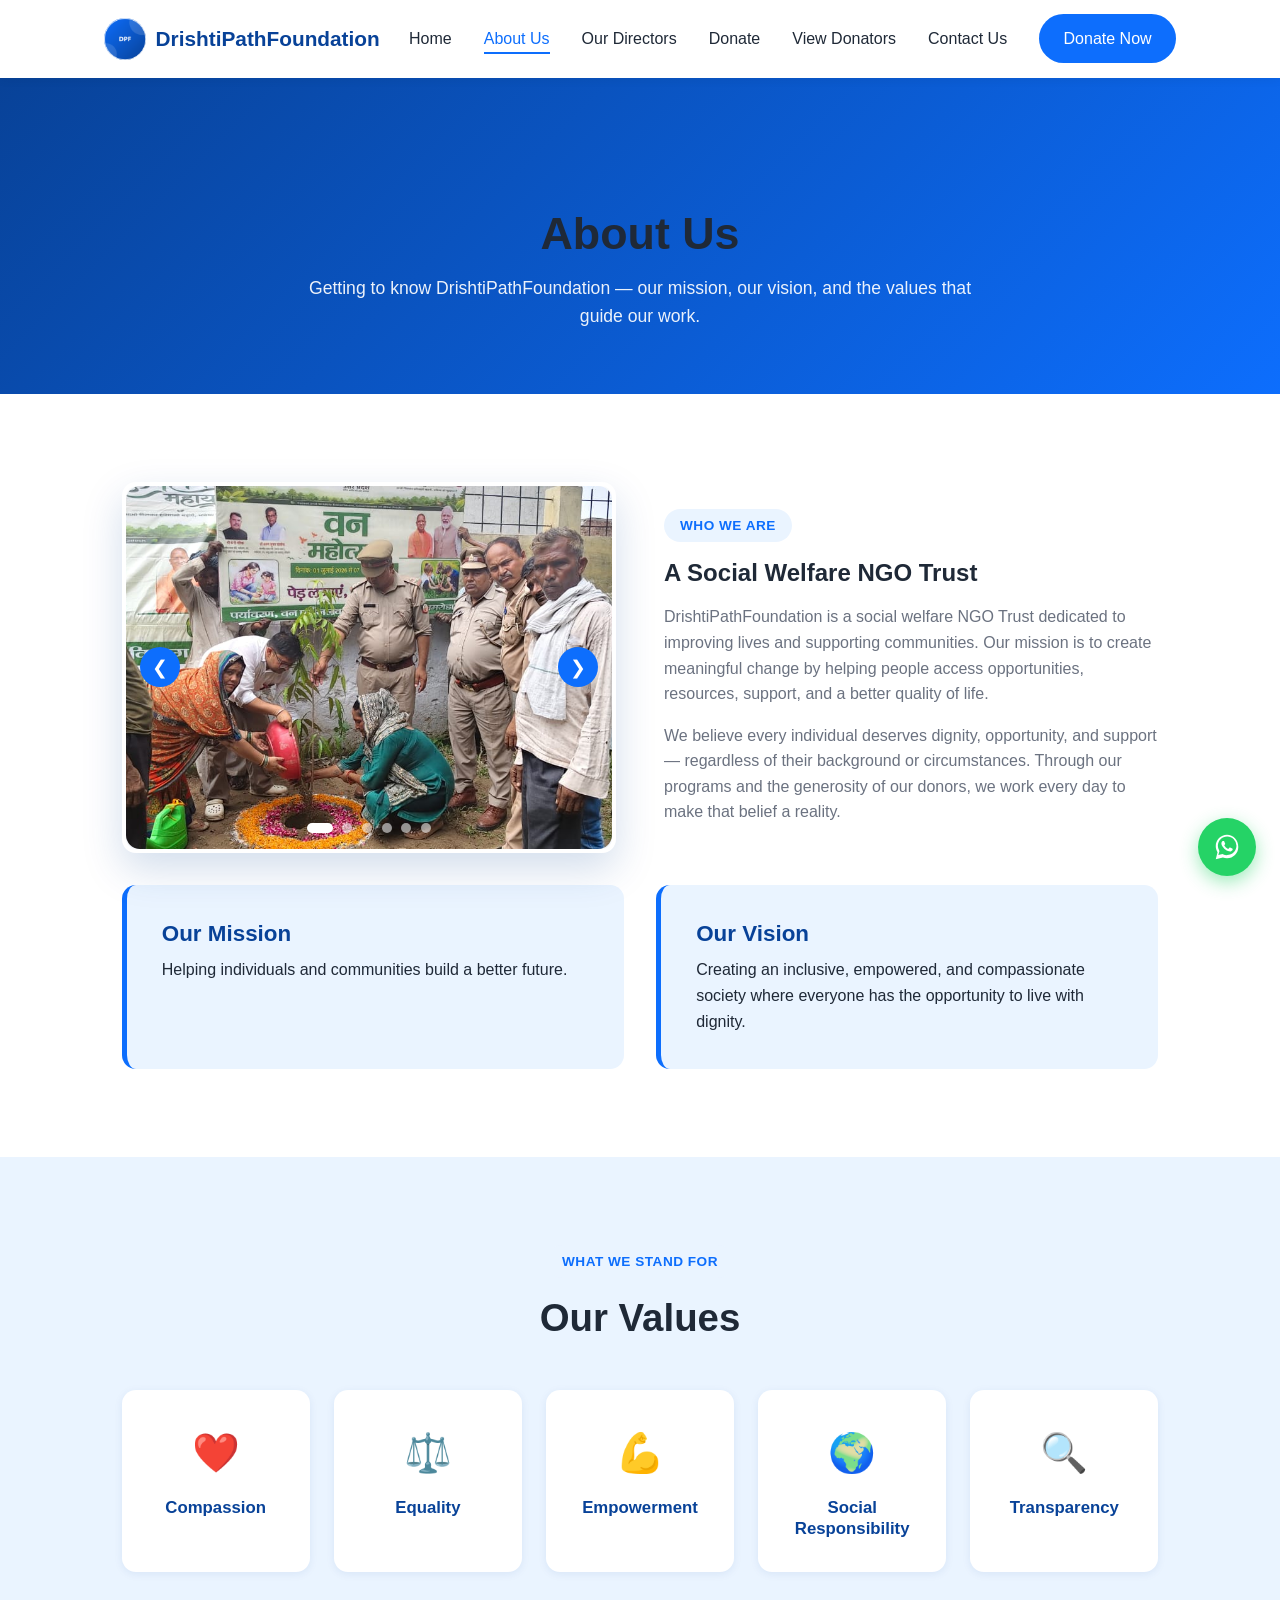
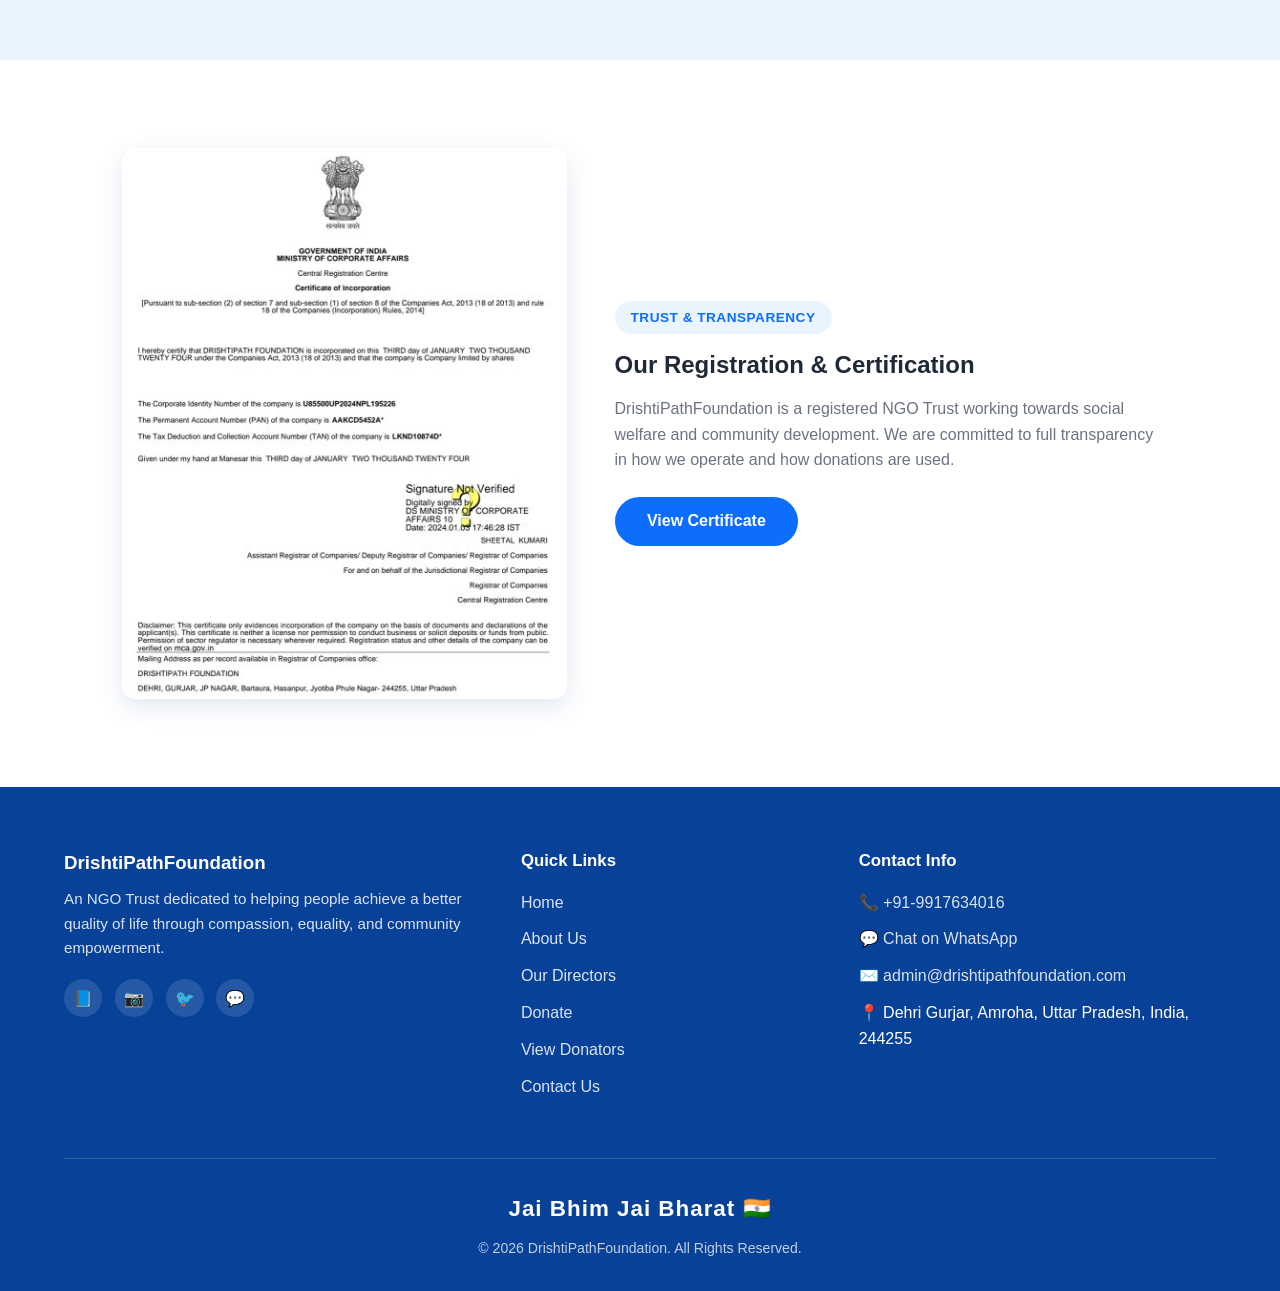
==== commit ab7a3d4a: "Change Director Nams and Slideshow of Activties" ====
--- a/about.html
+++ b/about.html
@@ -38,10 +38,29 @@
 </section>
 
 <!-- ===================== ABOUT INTRO ===================== -->
+<!--
+  Photo slideshow: same auto-advancing component as the Home page hero
+  (see initHeroSlideshow() in js/script.js). UPDATE LATER: add/replace
+  photos in images/hero-placeholder/ — keep filenames sequential. Add or
+  remove <div class="hero-slide"> blocks here to match how many photos
+  you have (keep this list identical to the one in index.html).
+-->
 <section class="section">
   <div class="container">
     <div class="about-intro">
-      <img src="images/hero-placeholder.jpg" alt="DrishtiPathFoundation community work">
+      <div class="hero-slider" id="heroSlider">
+        <button class="slider-btn slider-prev" id="heroSliderPrev" aria-label="Previous photo">&#10094;</button>
+        <button class="slider-btn slider-next" id="heroSliderNext" aria-label="Next photo">&#10095;</button>
+
+        <div class="hero-slide active"><img src="images/hero-placeholder/hero1.jpg" alt="DrishtiPathFoundation community work 1"></div>
+        <div class="hero-slide"><img src="images/hero-placeholder/hero2.jpg" alt="DrishtiPathFoundation community work 2"></div>
+        <div class="hero-slide"><img src="images/hero-placeholder/hero3.jpg" alt="DrishtiPathFoundation community work 3"></div>
+        <div class="hero-slide"><img src="images/hero-placeholder/hero4.jpg" alt="DrishtiPathFoundation community work 4"></div>
+        <div class="hero-slide"><img src="images/hero-placeholder/hero5.jpg" alt="DrishtiPathFoundation community work 5"></div>
+        <div class="hero-slide"><img src="images/hero-placeholder/hero6.jpg" alt="DrishtiPathFoundation community work 6"></div>
+
+        <div class="slider-dots" id="heroSliderDots"></div>
+      </div>
       <div>
         <span class="section-tag">Who We Are</span>
         <h2 style="margin-bottom:1rem;">A Social Welfare NGO Trust</h2>
--- a/css/style.css
+++ b/css/style.css
@@ -250,11 +250,24 @@
 
 .hero-buttons { display: flex; gap: 1rem; flex-wrap: wrap; }
 
-.hero-image img {
-  border-radius: var(--radius);
+/* Hero photo slideshow — reuses .slider-btn / .slider-dots / .dot from the
+   Top Donors Slideshow below, so both sliders share the same JS behaviour. */
+.hero-slider {
+  position: relative;
+  aspect-ratio: 4 / 3;
+  border-radius: var(--radius);
+  overflow: hidden;
   box-shadow: var(--shadow-lg);
   border: 4px solid rgba(255, 255, 255, 0.25);
 }
+
+.hero-slide { display: none; width: 100%; height: 100%; animation: fadeIn 0.8s ease; }
+.hero-slide.active { display: block; }
+.hero-slide img { width: 100%; height: 100%; object-fit: cover; display: block; }
+
+.hero-slider .slider-dots { position: absolute; left: 0; right: 0; bottom: 16px; margin-top: 0; z-index: 6; }
+.hero-slider .dot { background: rgba(255, 255, 255, 0.55); }
+.hero-slider .dot.active { background: var(--white); }
 
 /* ---------- 6. Generic Cards ---------- */
 .card {
@@ -475,6 +488,22 @@
 
 .qr-box img { width: 220px; height: 220px; object-fit: contain; border-radius: 8px; background: var(--white); }
 
+.qr-download-link {
+  display: inline-flex;
+  align-items: center;
+  gap: 0.4rem;
+  color: var(--primary-blue);
+  font-weight: 600;
+  font-size: 0.9rem;
+  margin-bottom: 1.5rem;
+  border-bottom: 1px dashed var(--primary-blue);
+  padding-bottom: 2px;
+  cursor: pointer;
+  transition: var(--transition);
+}
+
+.qr-download-link:hover { color: var(--dark-blue); border-color: var(--dark-blue); }
+
 .upi-row {
   display: flex;
   align-items: center;
@@ -503,6 +532,43 @@
 .copy-btn:hover { background: var(--primary-blue); color: var(--white); }
 
 .donate-note { color: var(--gray-text); font-size: 0.92rem; margin-top: 1rem; }
+
+/* Two payment method cards (UPI + Bank Transfer) side by side */
+.payment-methods-grid {
+  display: grid;
+  grid-template-columns: repeat(2, 1fr);
+  gap: 2.5rem;
+  align-items: start;
+  max-width: var(--max-width);
+  margin: 0 auto;
+}
+
+.payment-method-title { color: var(--dark-blue); font-size: 1.15rem; margin-bottom: 1.5rem; }
+
+.bank-details { margin-bottom: 1.5rem; }
+
+.bank-detail-row {
+  display: flex;
+  align-items: center;
+  gap: 0.8rem;
+  background: var(--light-blue);
+  padding: 0.9rem 1.2rem;
+  border-radius: 12px;
+  margin-bottom: 0.9rem;
+  text-align: left;
+  flex-wrap: wrap;
+}
+
+.bank-detail-label {
+  color: var(--gray-text);
+  font-weight: 600;
+  font-size: 0.78rem;
+  text-transform: uppercase;
+  letter-spacing: 0.4px;
+  min-width: 110px;
+}
+
+.bank-detail-row strong { color: var(--dark-blue); font-weight: 700; flex: 1; word-break: break-word; }
 
 .donate-info-grid {
   display: grid;
@@ -817,6 +883,7 @@
   .contact-grid { grid-template-columns: 1fr; }
   .values-grid { grid-template-columns: repeat(3, 1fr); }
   .donate-info-grid { grid-template-columns: 1fr; }
+  .payment-methods-grid { grid-template-columns: 1fr; max-width: 520px; }
 }
 
 @media (max-width: 900px) {
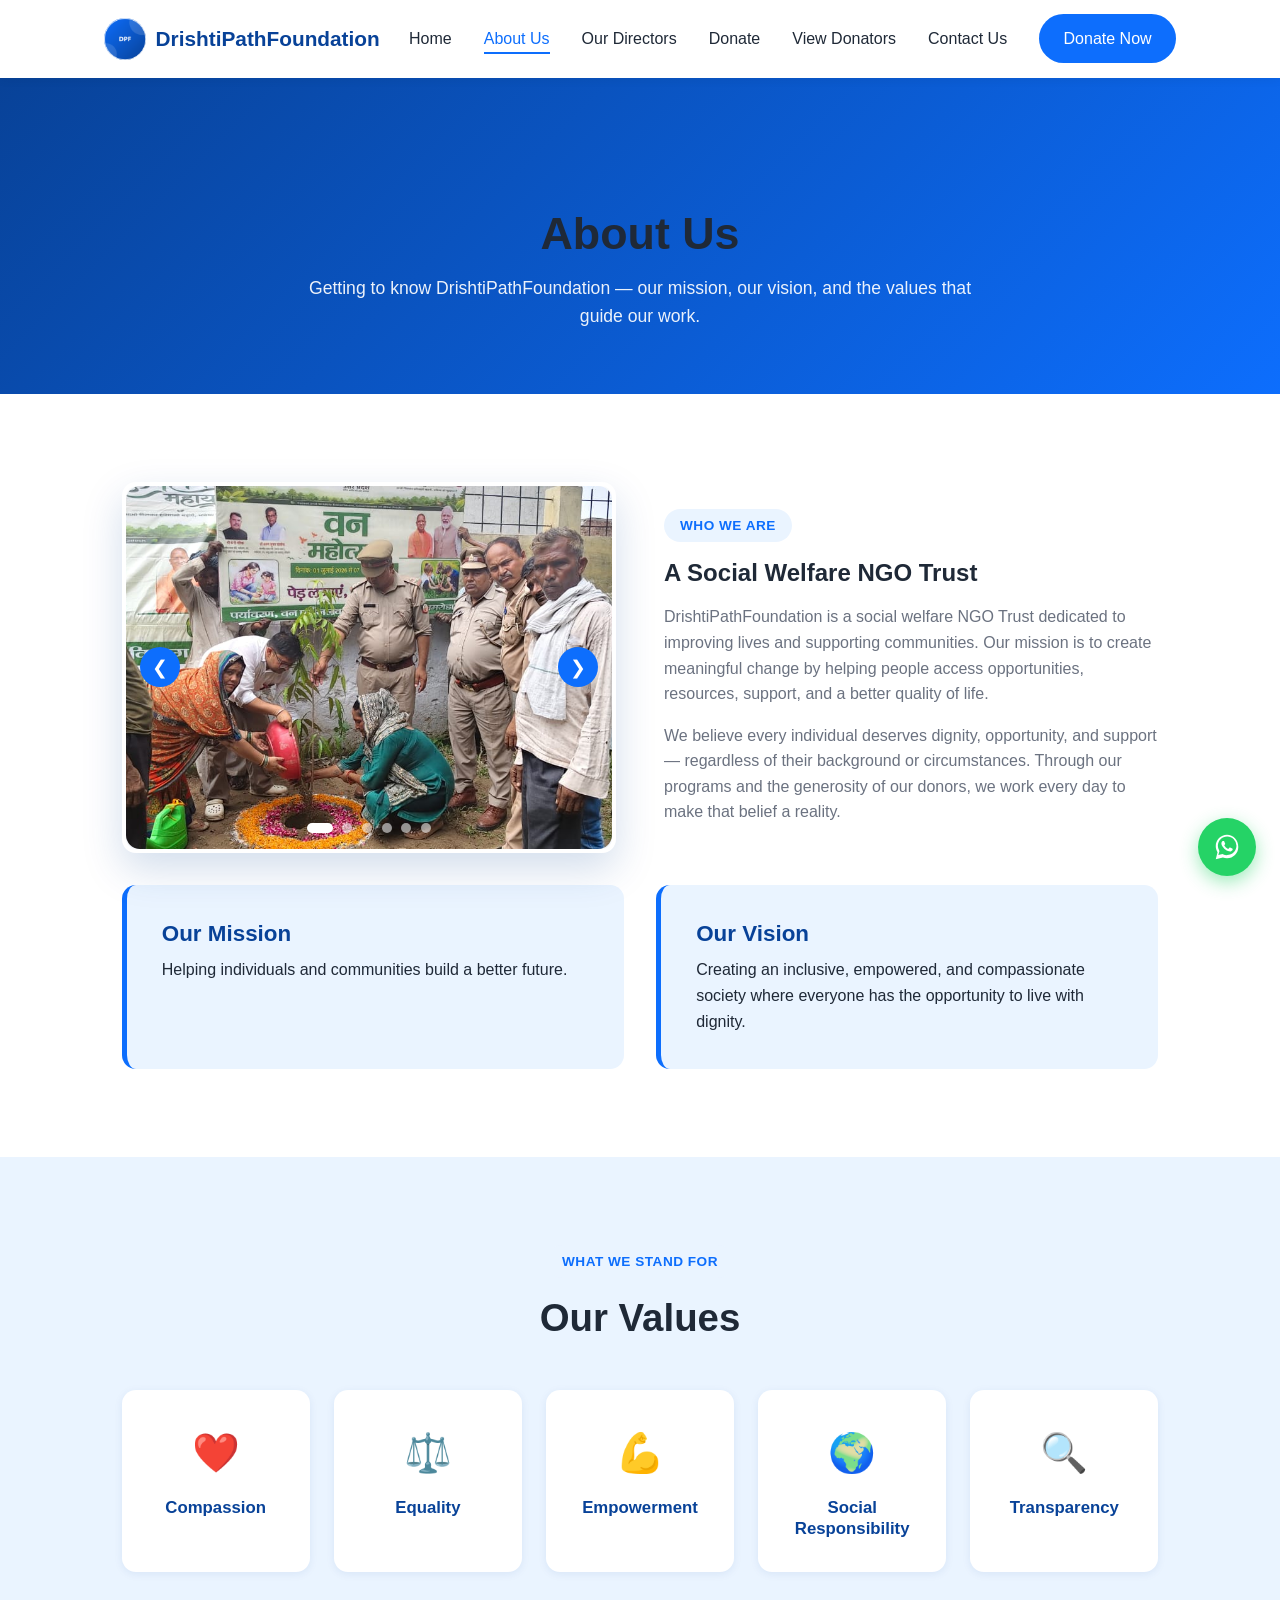
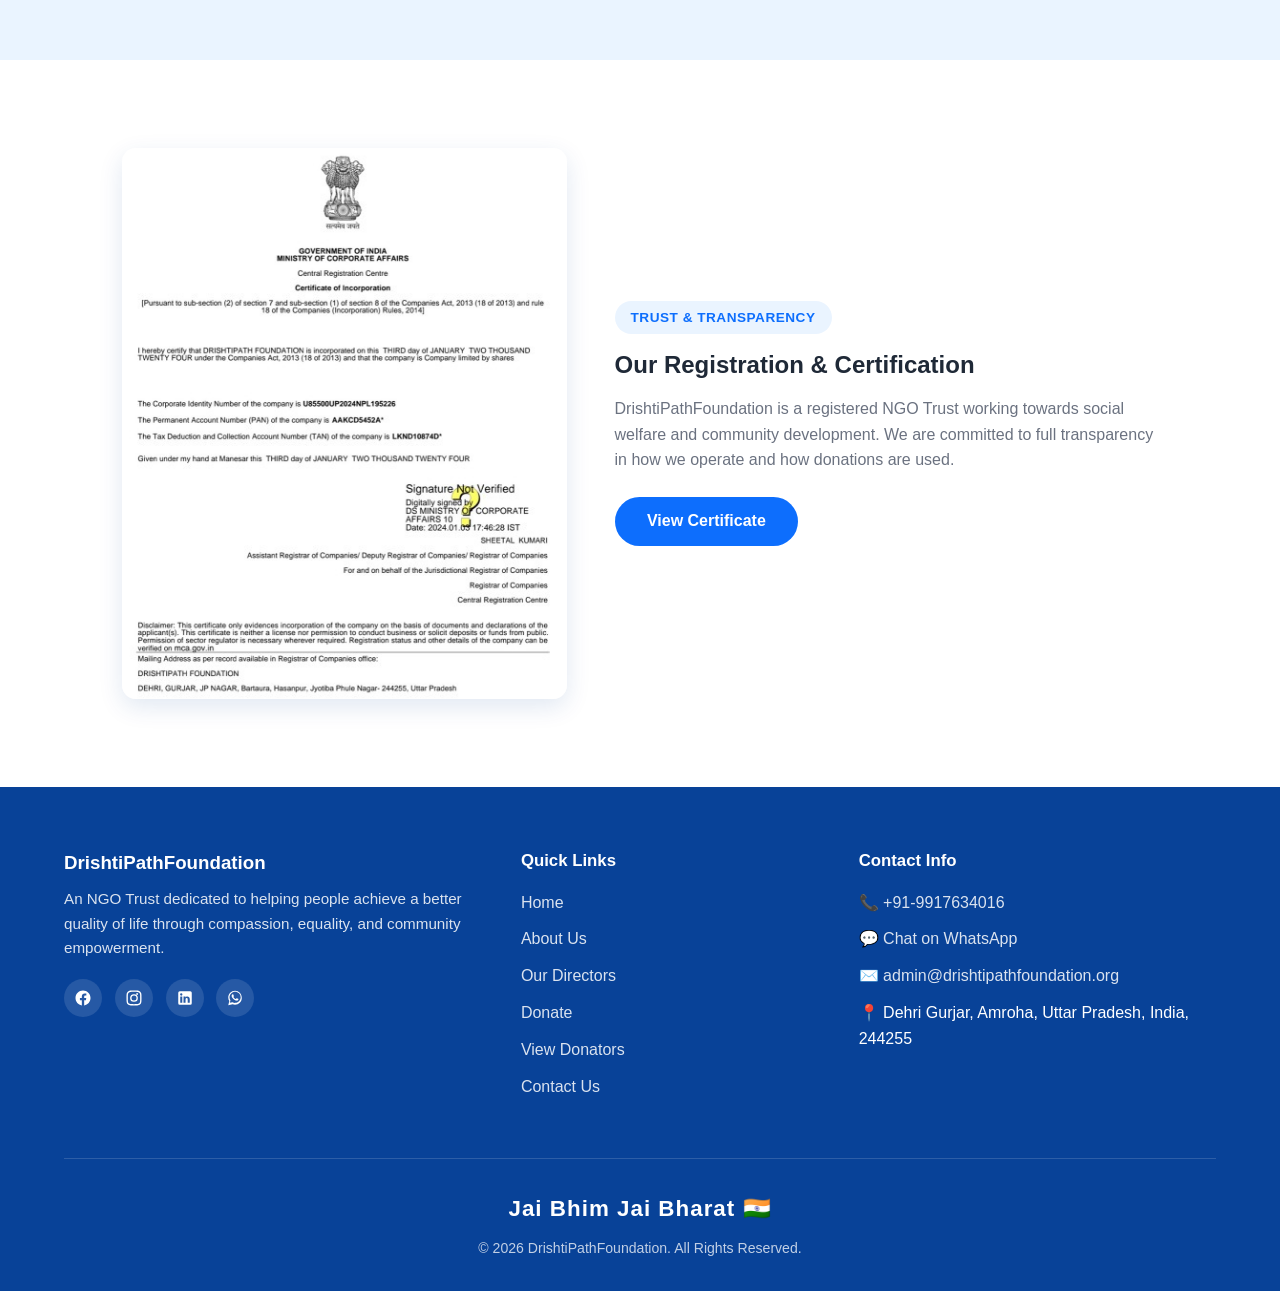
==== commit 38dcf5de: "Final Changed for Day 1 with adding Socil meedia links" ====
--- a/about.html
+++ b/about.html
@@ -148,10 +148,10 @@
       <h3>DrishtiPathFoundation</h3>
       <p>An NGO Trust dedicated to helping people achieve a better quality of life through compassion, equality, and community empowerment.</p>
       <div class="footer-social">
-        <a href="#" aria-label="Facebook">📘</a>
-        <a href="#" aria-label="Instagram">📷</a>
-        <a href="#" aria-label="Twitter">🐦</a>
-        <a href="https://wa.me/919917634016" target="_blank" rel="noopener" aria-label="WhatsApp">💬</a>
+        <a href="https://www.facebook.com/share/1DMJnXZM2B/" target="_blank" rel="noopener" aria-label="Facebook"><svg viewBox="0 0 24 24"><path d="M22 12.06C22 6.51 17.52 2 12 2S2 6.51 2 12.06c0 5 3.66 9.15 8.44 9.94v-7.03H7.9v-2.91h2.54V9.86c0-2.51 1.49-3.9 3.77-3.9 1.09 0 2.24.2 2.24.2v2.47h-1.26c-1.24 0-1.63.78-1.63 1.57v1.88h2.78l-.44 2.91h-2.34V22c4.78-.79 8.44-4.94 8.44-9.94z"/></svg></a>
+        <a href="https://www.instagram.com/drishtipathfoundation" target="_blank" rel="noopener" aria-label="Instagram"><svg viewBox="0 0 24 24"><path d="M12 2c-2.72 0-3.06.01-4.12.06-1.06.05-1.79.22-2.43.47-.66.26-1.22.6-1.77 1.16-.56.55-.9 1.11-1.16 1.77-.25.64-.42 1.37-.47 2.43C2.01 8.94 2 9.28 2 12s.01 3.06.06 4.12c.05 1.06.22 1.79.47 2.43.26.66.6 1.22 1.16 1.77.55.56 1.11.9 1.77 1.16.64.25 1.37.42 2.43.47C8.94 21.99 9.28 22 12 22s3.06-.01 4.12-.06c1.06-.05 1.79-.22 2.43-.47.66-.26 1.22-.6 1.77-1.16.56-.55.9-1.11 1.16-1.77.25-.64.42-1.37.47-2.43.05-1.06.06-1.4.06-4.12s-.01-3.06-.06-4.12c-.05-1.06-.22-1.79-.47-2.43-.26-.66-.6-1.22-1.16-1.77-.55-.56-1.11-.9-1.77-1.16-.64-.25-1.37-.42-2.43-.47C15.06 2.01 14.72 2 12 2zm0 1.8c2.67 0 2.99.01 4.04.06.98.04 1.51.21 1.86.34.47.18.8.4 1.15.75.35.35.57.68.75 1.15.14.35.3.88.34 1.86.05 1.05.06 1.37.06 4.04s-.01 2.99-.06 4.04c-.04.98-.21 1.51-.34 1.86-.18.47-.4.8-.75 1.15-.35.35-.68.57-1.15.75-.35.14-.88.3-1.86.34-1.05.05-1.37.06-4.04.06s-2.99-.01-4.04-.06c-.98-.04-1.51-.21-1.86-.34-.47-.18-.8-.4-1.15-.75-.35-.35-.57-.68-.75-1.15-.14-.35-.3-.88-.34-1.86C3.81 14.99 3.8 14.67 3.8 12s.01-2.99.06-4.04c.04-.98.21-1.51.34-1.86.18-.47.4-.8.75-1.15.35-.35.68-.57 1.15-.75.35-.14.88-.3 1.86-.34C9.01 3.81 9.33 3.8 12 3.8zm0 3.05a5.15 5.15 0 1 0 0 10.3 5.15 5.15 0 0 0 0-10.3zm0 8.5a3.35 3.35 0 1 1 0-6.7 3.35 3.35 0 0 1 0 6.7zm5.35-8.7a1.2 1.2 0 1 1-2.4 0 1.2 1.2 0 0 1 2.4 0z"/></svg></a>
+        <a href="https://www.linkedin.com/in/drishtipath-foundation-a357b42a9/" target="_blank" rel="noopener" aria-label="LinkedIn"><svg viewBox="0 0 24 24"><path d="M19 3A2 2 0 0 1 21 5v14a2 2 0 0 1-2 2H5a2 2 0 0 1-2-2V5a2 2 0 0 1 2-2h14zM8.34 18.34V10.1H5.67v8.24h2.67zM7 8.9a1.55 1.55 0 1 0 0-3.1 1.55 1.55 0 0 0 0 3.1zm11.34 9.44v-4.7c0-2.52-1.35-3.69-3.15-3.69-1.45 0-2.1.8-2.46 1.36v-1.17h-2.67c.04.75 0 8.2 0 8.2h2.67v-4.58c0-.25.02-.49.09-.67.2-.49.65-1 1.4-1 1 0 1.4.76 1.4 1.86v4.39h2.72z"/></svg></a>
+        <a href="https://wa.me/919917634016" target="_blank" rel="noopener" aria-label="WhatsApp"><svg viewBox="0 0 32 32"><path d="M16.02 3C9.4 3 4 8.4 4 15.02c0 2.4.7 4.63 1.9 6.5L4 29l7.66-1.85a11.9 11.9 0 0 0 4.36.82h.01c6.62 0 12.02-5.4 12.02-12.02C28.05 8.4 22.65 3 16.02 3zm0 21.9c-1.55 0-3.06-.4-4.4-1.16l-.31-.18-4.55 1.1 1.22-4.44-.2-.32a9.87 9.87 0 0 1-1.52-5.28c0-5.47 4.45-9.92 9.93-9.92 2.65 0 5.14 1.03 7.01 2.9a9.86 9.86 0 0 1 2.9 7.02c0 5.47-4.45 9.92-9.93 9.92zm5.44-7.43c-.3-.15-1.76-.87-2.03-.97-.27-.1-.47-.15-.67.15-.2.3-.77.97-.94 1.17-.17.2-.35.22-.65.07-.3-.15-1.25-.46-2.38-1.47-.88-.78-1.47-1.75-1.65-2.05-.17-.3-.02-.46.13-.6.14-.14.3-.35.45-.52.15-.17.2-.3.3-.5.1-.2.05-.37-.02-.52-.07-.15-.67-1.62-.92-2.22-.24-.58-.49-.5-.67-.5h-.57c-.2 0-.52.07-.79.37-.27.3-1.04 1.02-1.04 2.48s1.07 2.87 1.22 3.07c.15.2 2.1 3.2 5.08 4.49.71.3 1.26.49 1.69.63.71.22 1.36.19 1.87.12.57-.09 1.76-.72 2.01-1.41.25-.7.25-1.3.17-1.42-.07-.13-.27-.2-.57-.35z"/></svg></a>
       </div>
     </div>
     <div class="footer-col">
@@ -170,7 +170,7 @@
       <ul>
         <li>📞 <a href="tel:+919917634016">+91-9917634016</a></li>
         <li>💬 <a href="https://wa.me/919917634016" target="_blank" rel="noopener">Chat on WhatsApp</a></li>
-        <li>✉️ <a href="mailto:admin@drishtipathfoundation.com">admin@drishtipathfoundation.com</a></li>
+        <li>✉️ <a href="mailto:admin@drishtipathfoundation.org">admin@drishtipathfoundation.org</a></li>
         <li>📍 Dehri Gurjar, Amroha, Uttar Pradesh, India, 244255</li>
       </ul>
     </div>
--- a/css/style.css
+++ b/css/style.css
@@ -799,6 +799,7 @@
   transition: var(--transition);
 }
 .footer-social a:hover { background: var(--primary-blue); transform: translateY(-3px); }
+.footer-social a svg { width: 18px; height: 18px; fill: var(--white); }
 
 .footer-col h4 { color: var(--white); margin-bottom: 1.1rem; font-size: 1.05rem; }
 .footer-col ul li { margin-bottom: 0.7rem; }
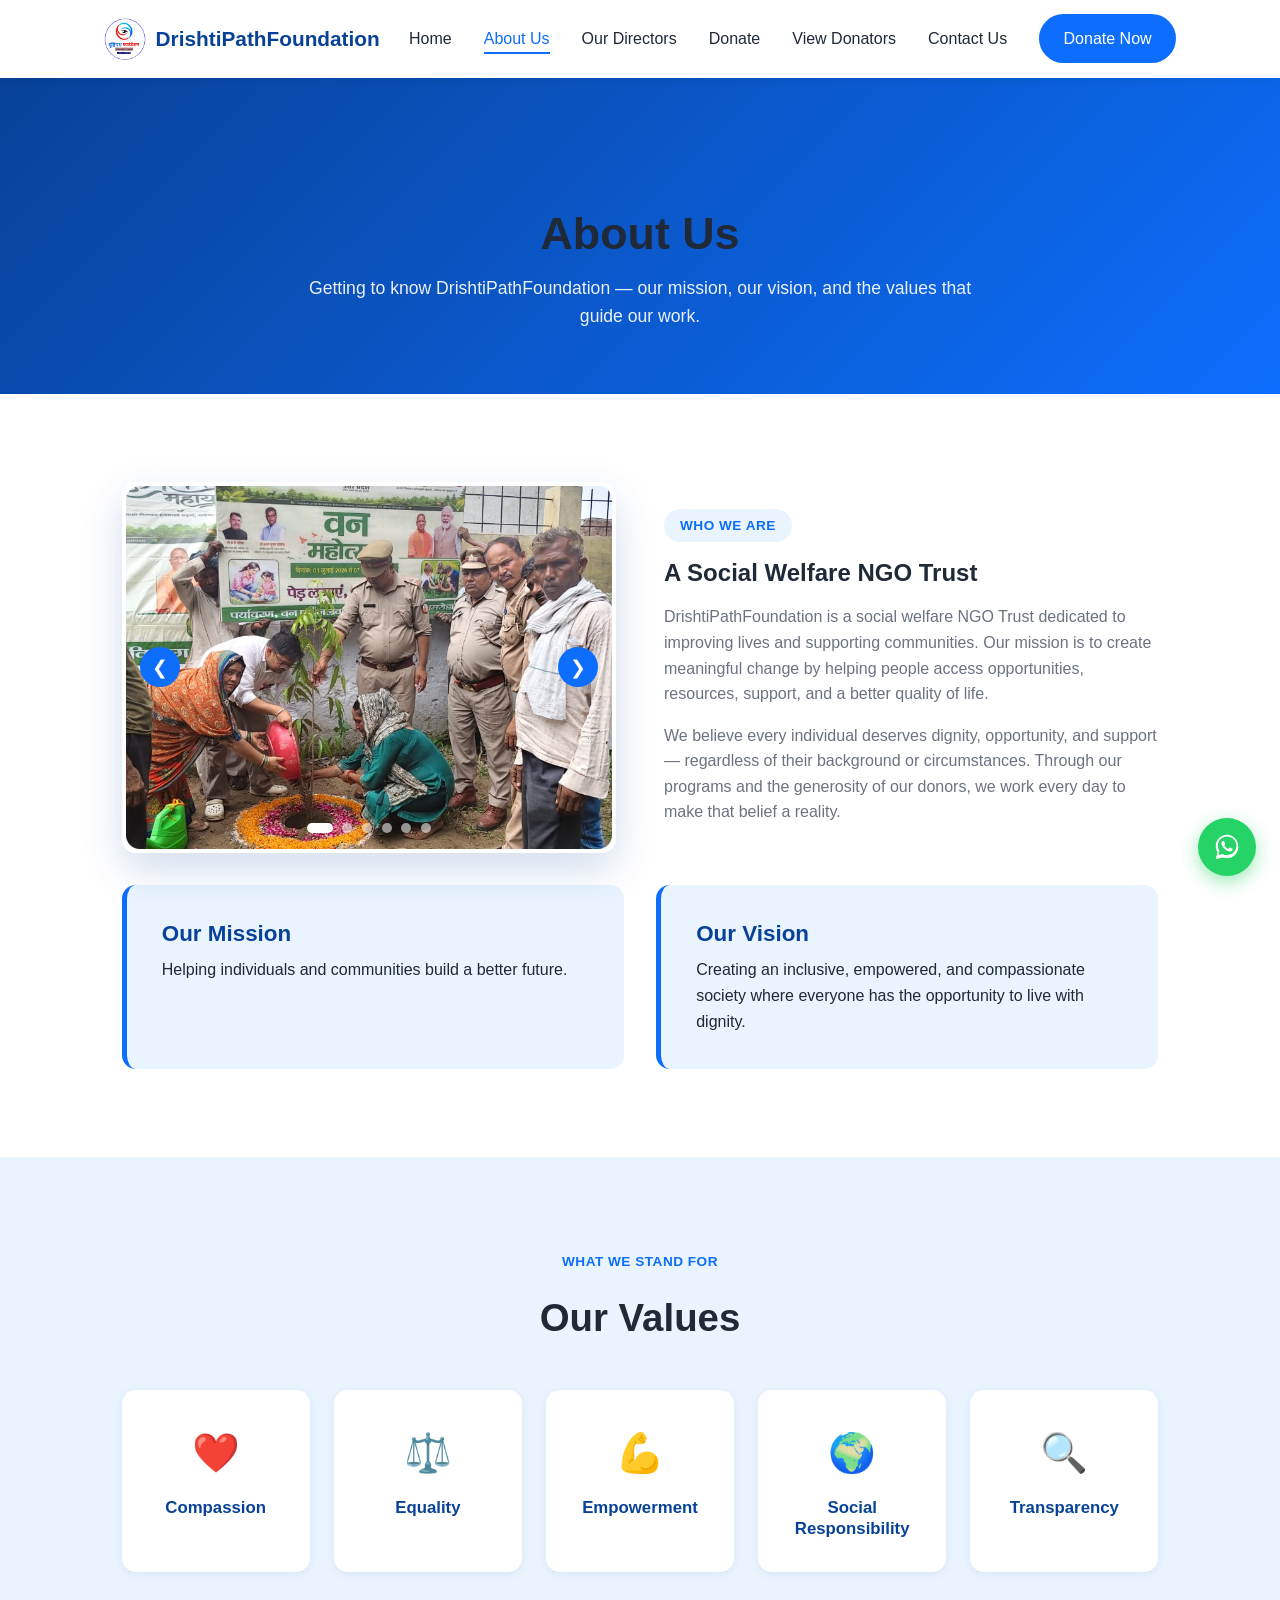
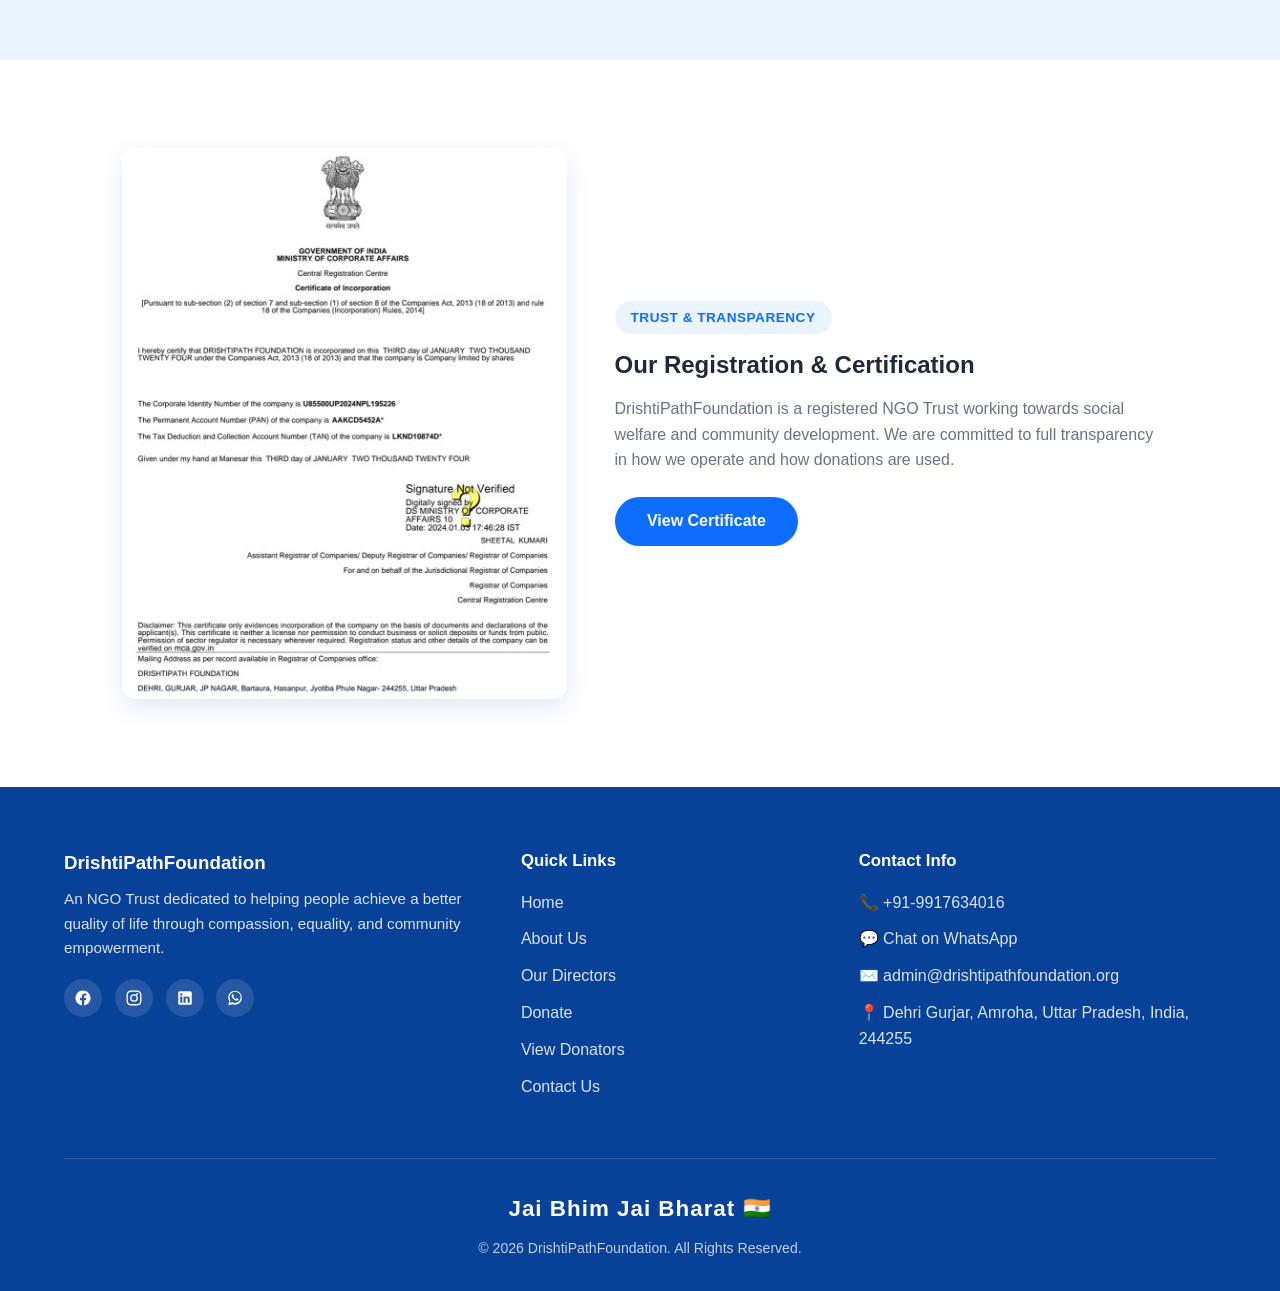
==== commit af90a933: "Added Google Map link" ====
--- a/about.html
+++ b/about.html
@@ -171,7 +171,7 @@
         <li>📞 <a href="tel:+919917634016">+91-9917634016</a></li>
         <li>💬 <a href="https://wa.me/919917634016" target="_blank" rel="noopener">Chat on WhatsApp</a></li>
         <li>✉️ <a href="mailto:admin@drishtipathfoundation.org">admin@drishtipathfoundation.org</a></li>
-        <li>📍 Dehri Gurjar, Amroha, Uttar Pradesh, India, 244255</li>
+        <li>📍 <a href="https://maps.app.goo.gl/262mdKHrESReHKVZ7?g_st=ic" target="_blank" rel="noopener">Dehri Gurjar, Amroha, Uttar Pradesh, India, 244255</a></li>
       </ul>
     </div>
   </div>
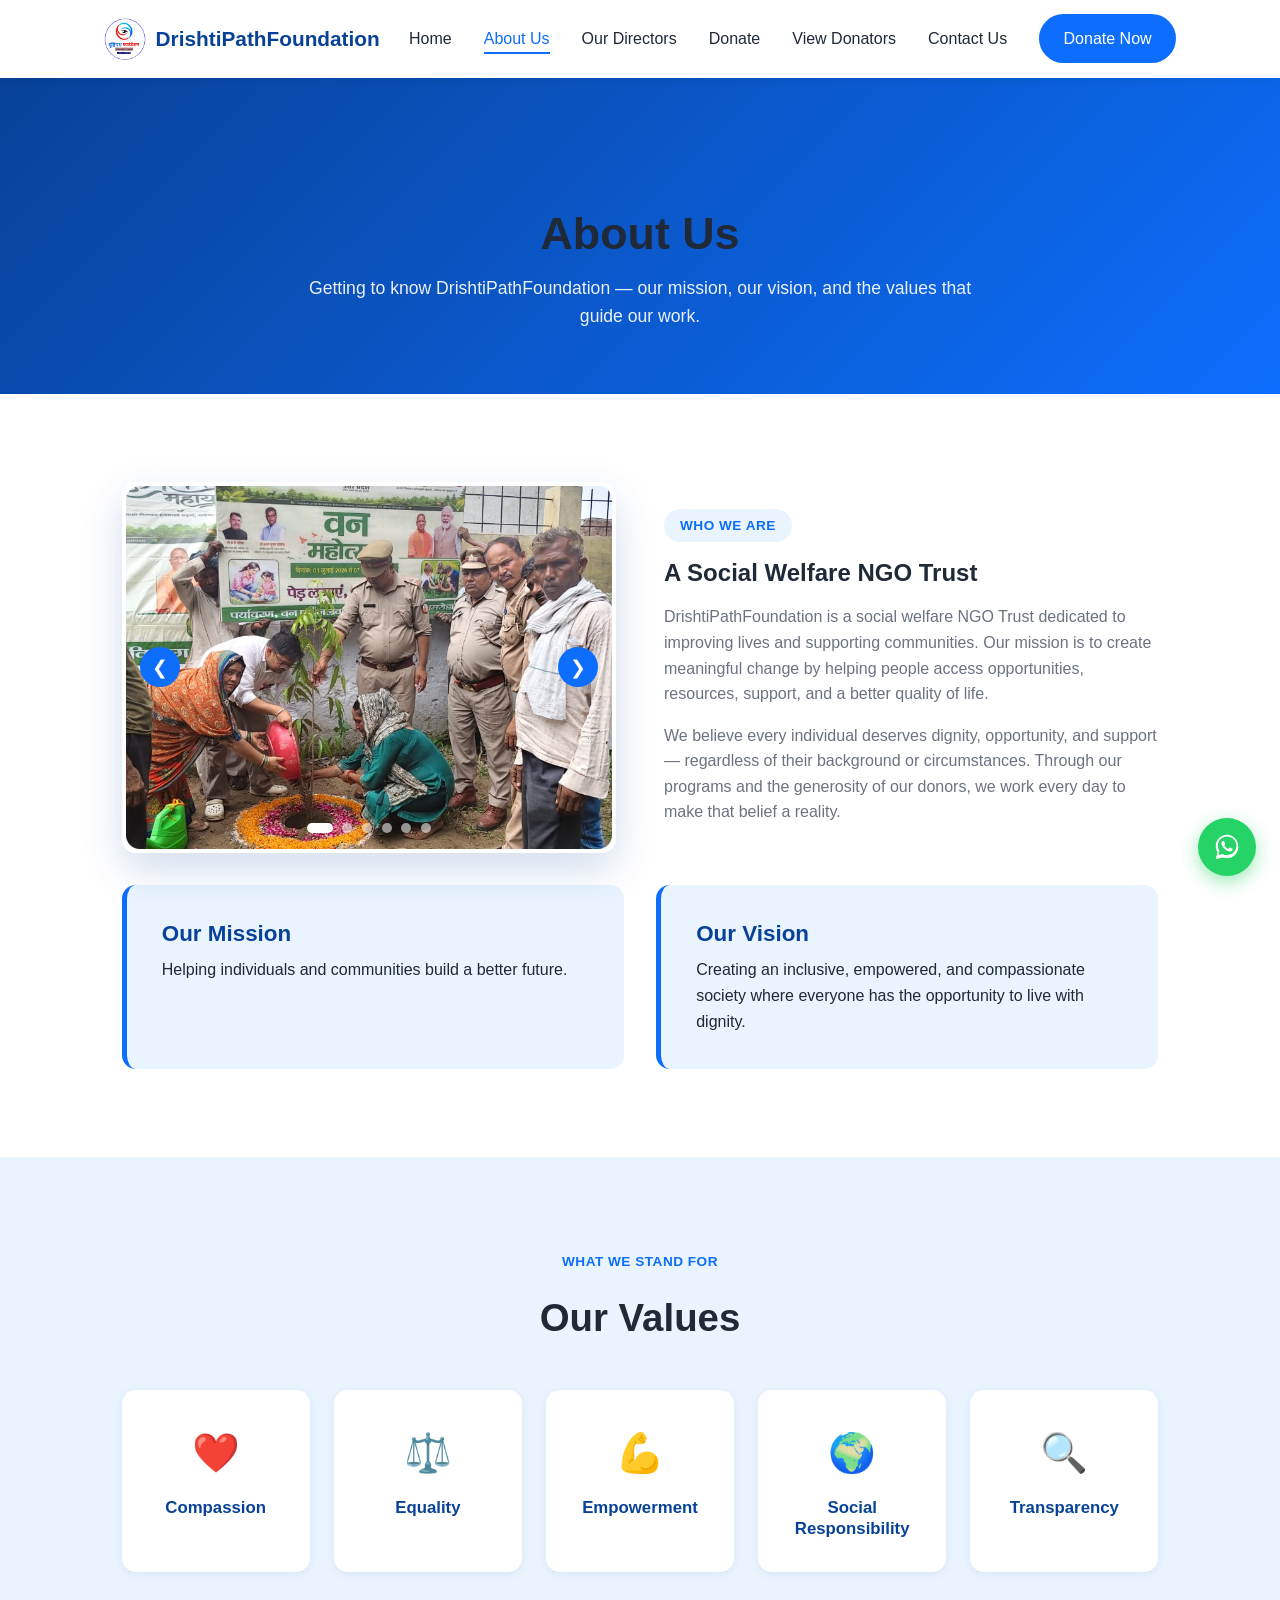
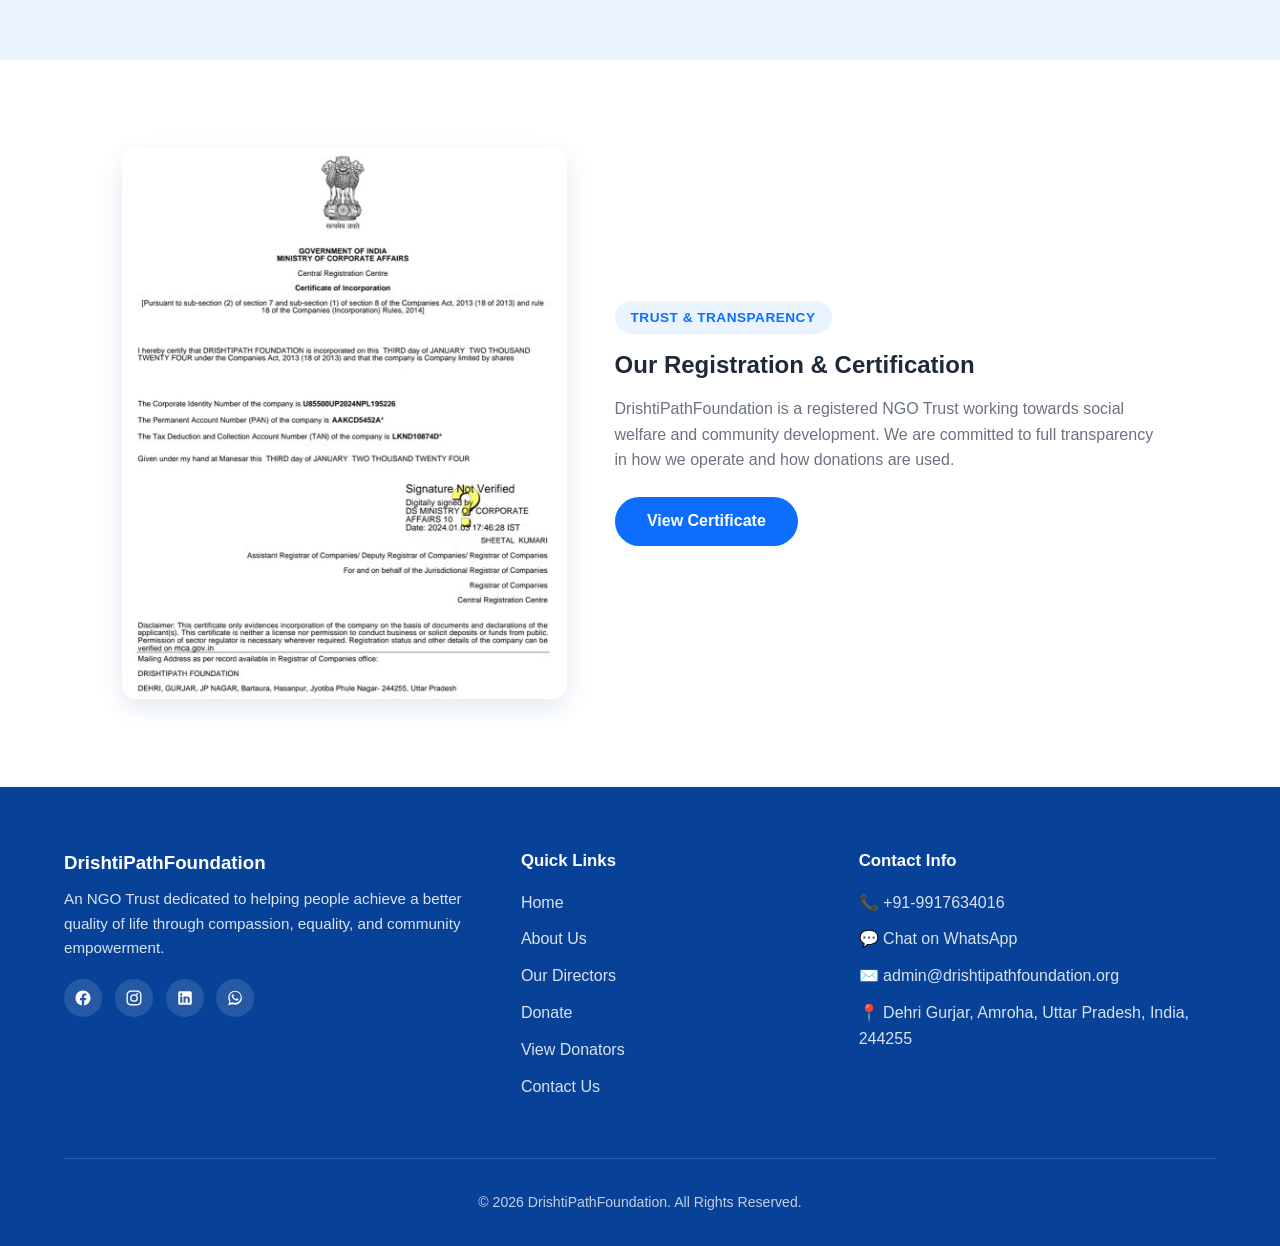
==== commit dc06de58: "Remove Jai Bhim Jai Bharat line from footer Co-Authored-By: Claude Sonnet 5 <noreply@anthropic.com>" ====
--- a/about.html
+++ b/about.html
@@ -176,7 +176,6 @@
     </div>
   </div>
   <div class="footer-bottom">
-    <div class="jai-bhim">Jai Bhim Jai Bharat 🇮🇳</div>
     <p class="footer-copy">© 2026 DrishtiPathFoundation. All Rights Reserved.</p>
   </div>
 </footer>
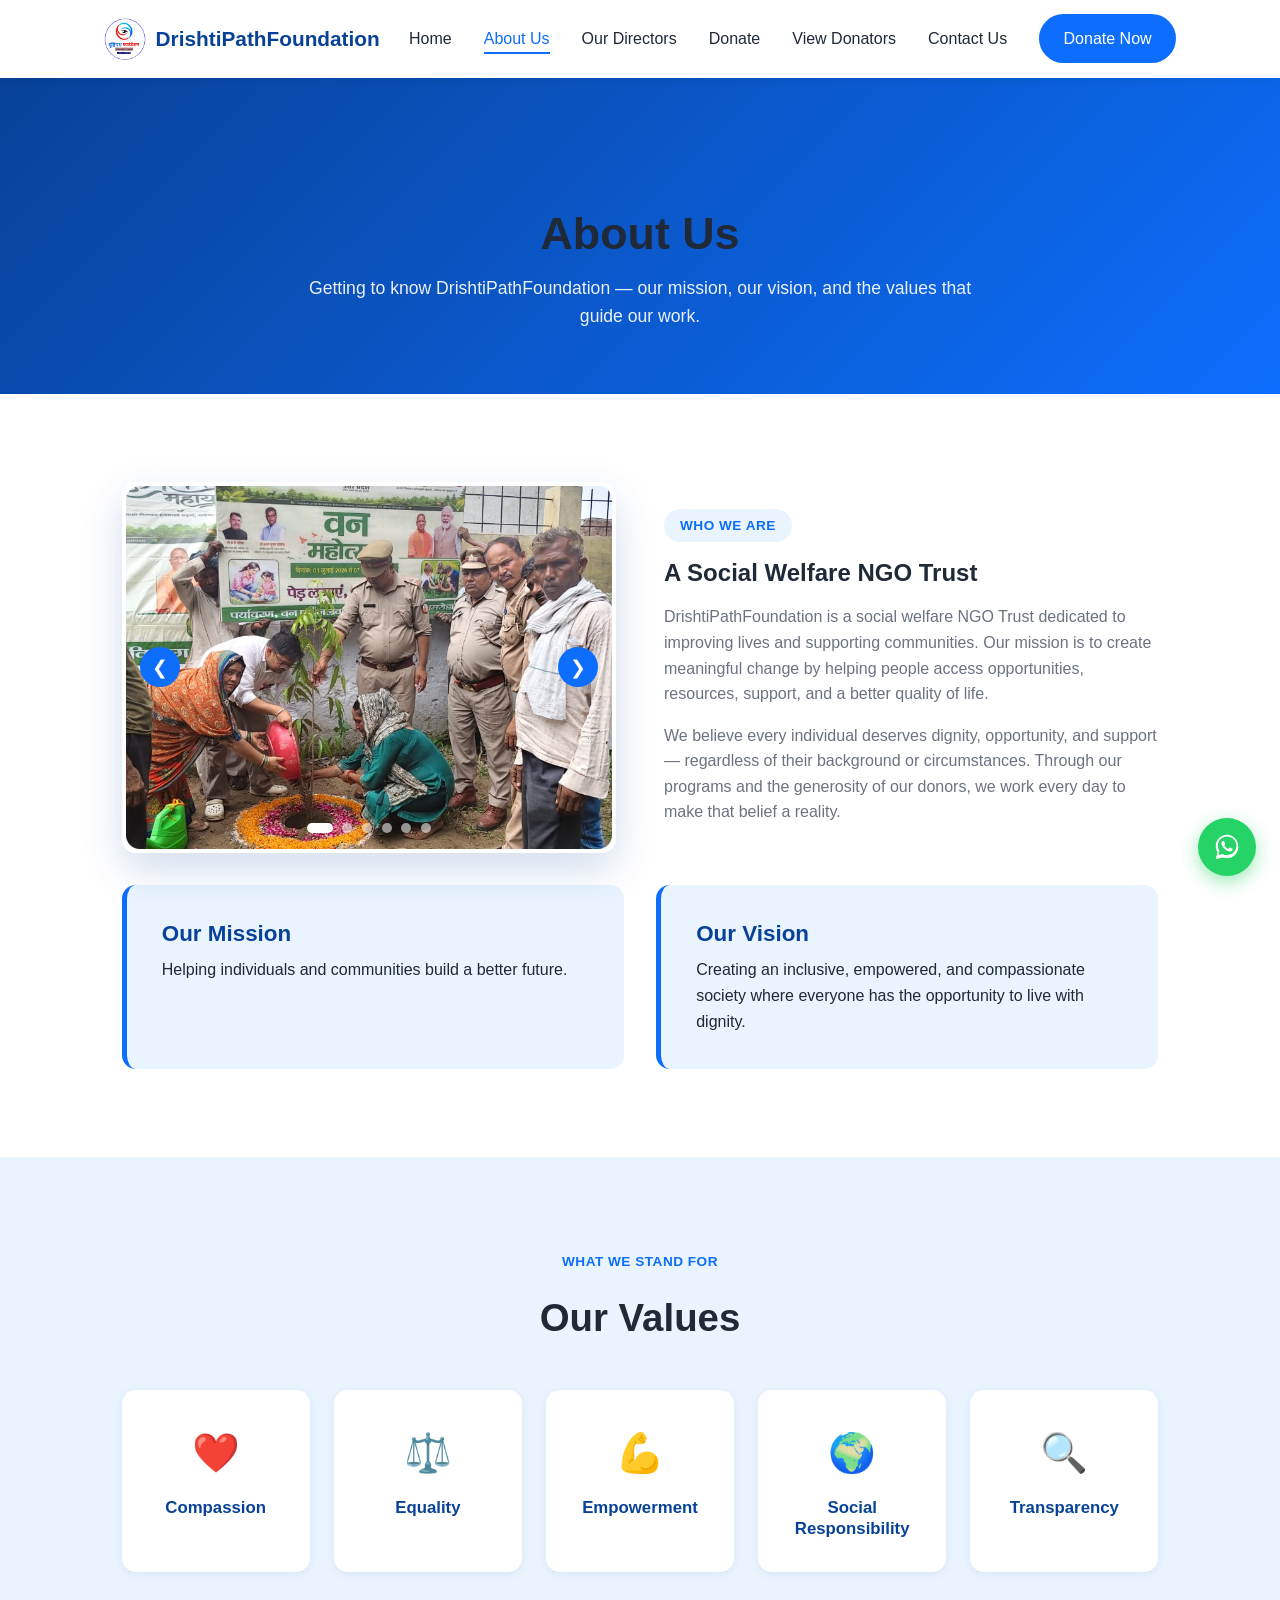
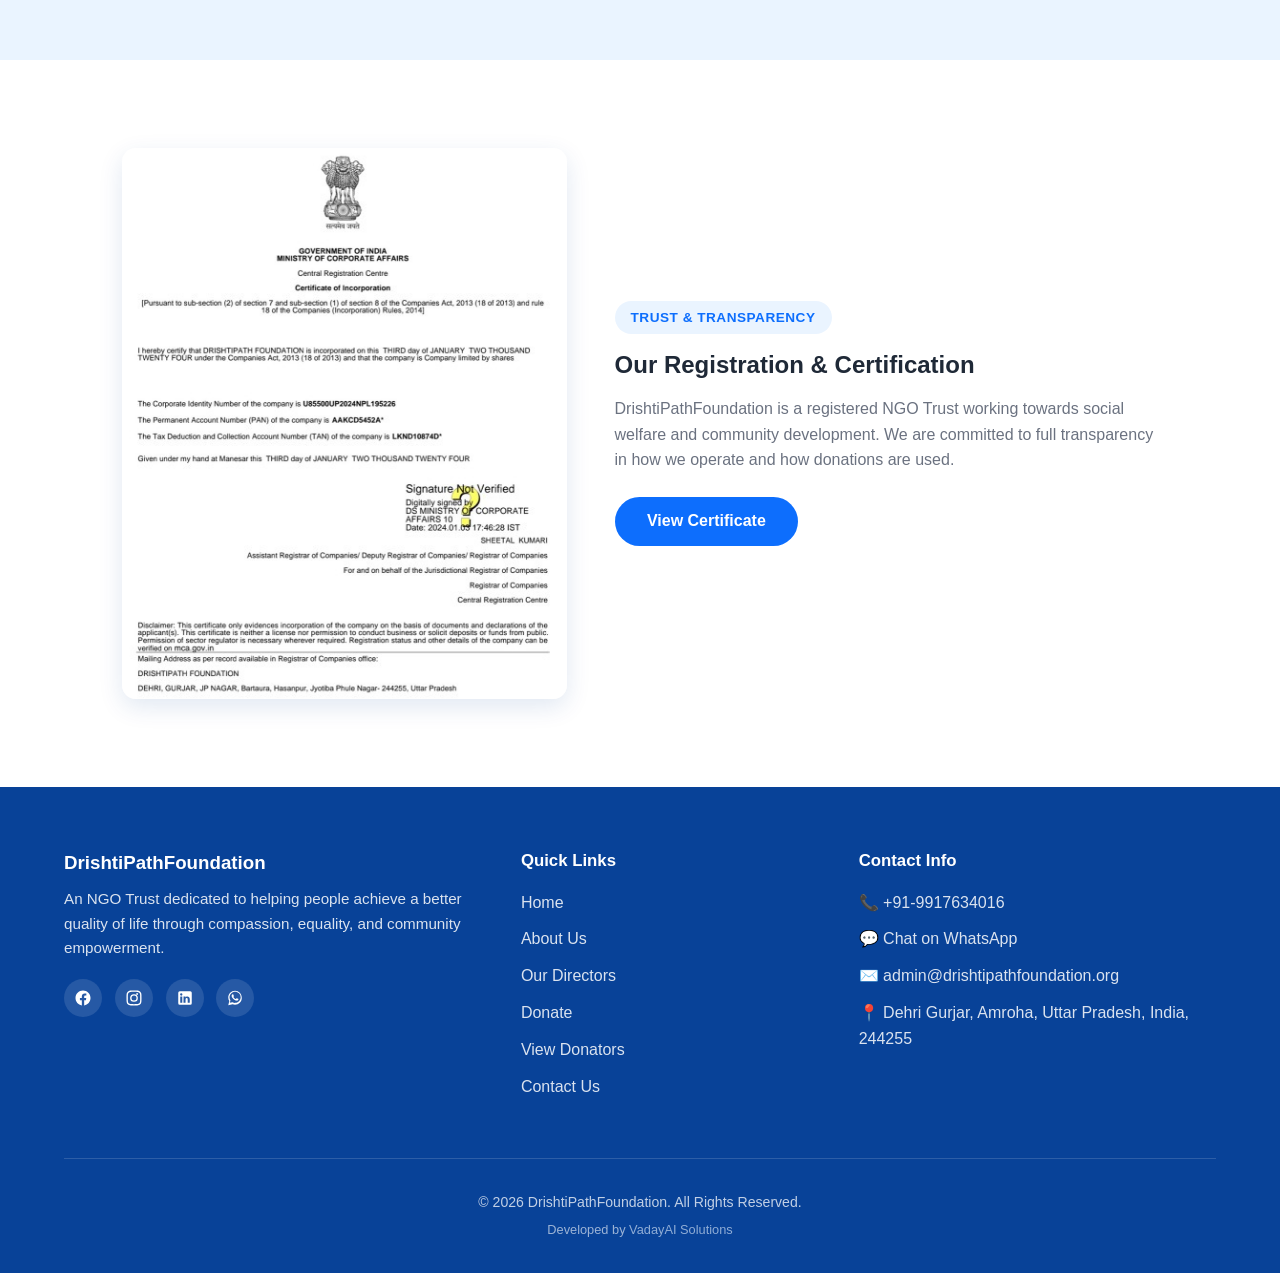
==== commit 8f2f46a2: "Add developer credit to footer Adds a 'Developed by VadayAI Solutions' line linking to vadayai.com i" ====
--- a/about.html
+++ b/about.html
@@ -177,6 +177,7 @@
   </div>
   <div class="footer-bottom">
     <p class="footer-copy">© 2026 DrishtiPathFoundation. All Rights Reserved.</p>
+    <p class="footer-dev">Developed by <a href="https://vadayai.com" target="_blank" rel="noopener">VadayAI Solutions</a></p>
   </div>
 </footer>
 
--- a/css/style.css
+++ b/css/style.css
@@ -823,6 +823,10 @@
 
 .footer-copy { opacity: 0.75; font-size: 0.88rem; }
 
+.footer-dev { opacity: 0.6; font-size: 0.8rem; margin-top: 0.4rem; }
+.footer-dev a { color: var(--light-blue); opacity: 1; }
+.footer-dev a:hover { text-decoration: underline; }
+
 /* ---------- 17. Floating Buttons ---------- */
 .whatsapp-float {
   position: fixed;
